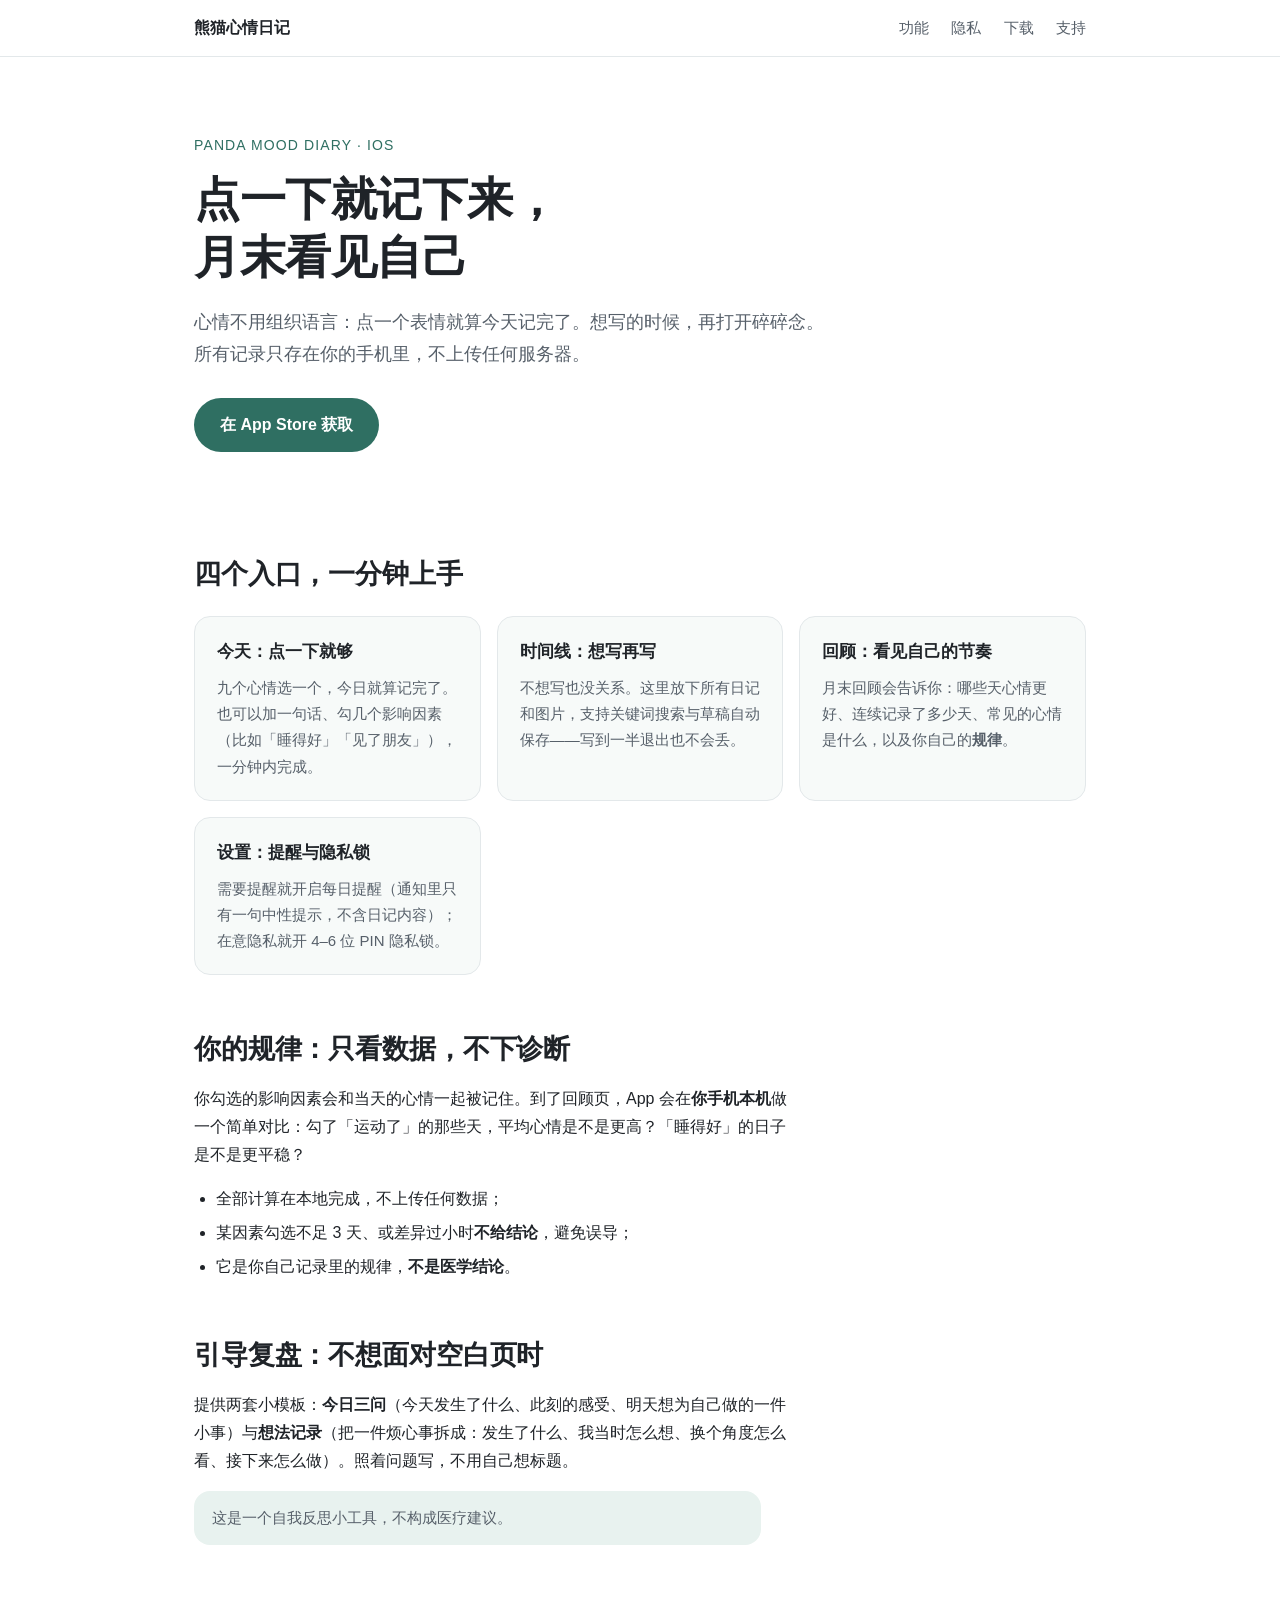
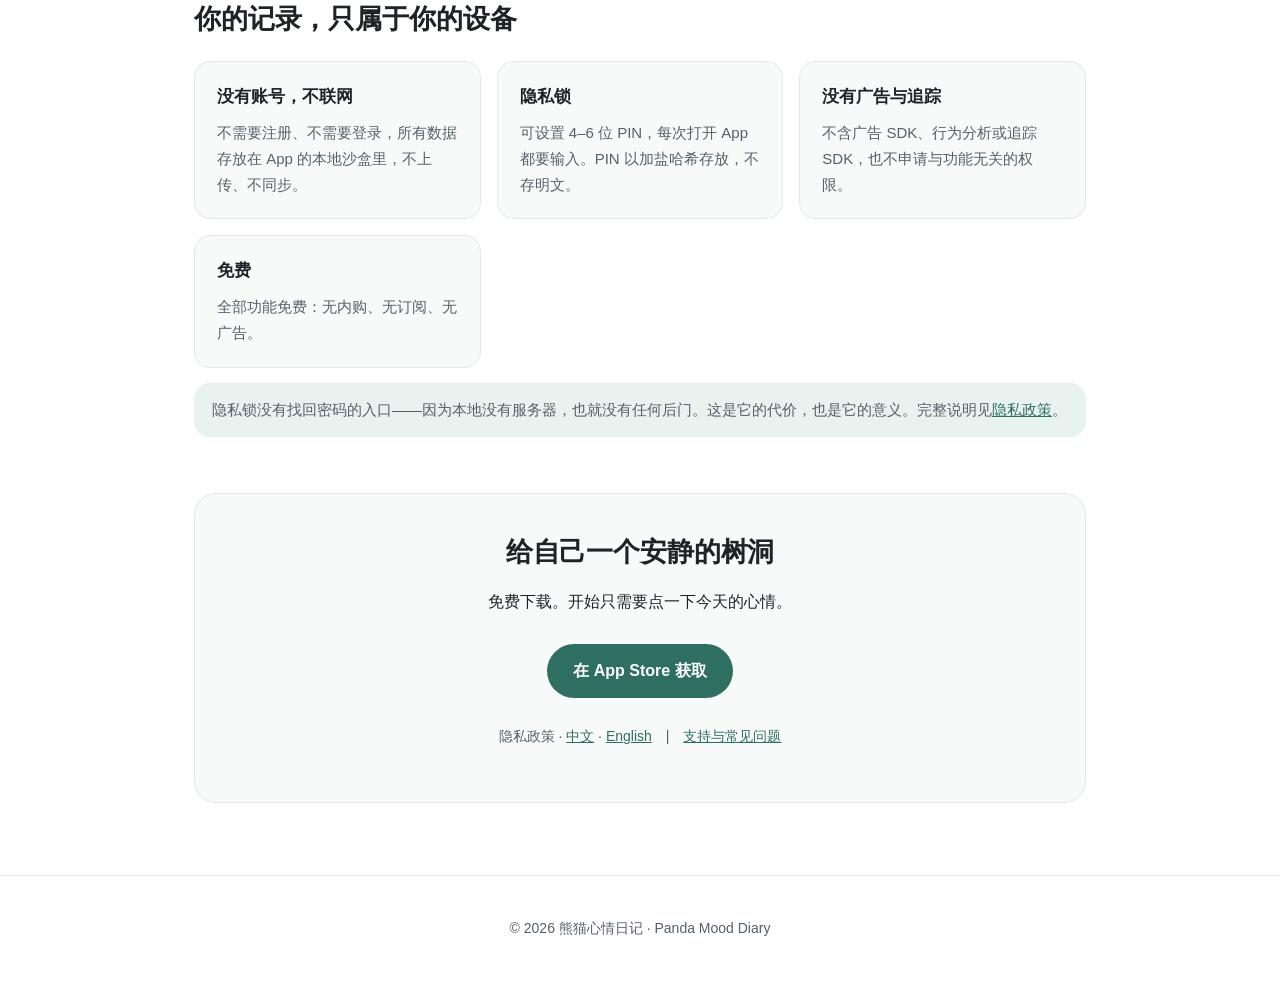
==== index.html @ 573c12ec "feat(F1,F2): 熊猫心情日记法务站 + ASC 元数据工具与实证结论 站点（Cloudflare Pages 待部署）： - index.html 官网 / privacy/zh-Hans." ====
<!DOCTYPE html>
<html lang="zh-Hans">
<head>
<meta charset="utf-8">
<meta name="viewport" content="width=device-width, initial-scale=1">
<title>熊猫心情日记 — 点一下就记下来，月末看见自己</title>
<meta name="description" content="一个安静的私人日记：点一下记录今天的心情，想写再写。情绪因素、本机规律分析、引导式复盘与隐私锁，全部只保存在你的设备上。">
<link rel="canonical" href="https://panda-mood-diary-privacy.pages.dev/">
<meta property="og:title" content="熊猫心情日记 — 点一下就记下来，月末看见自己">
<meta property="og:description" content="点一下记录今天的心情，想写再写。全部只保存在你的设备上。">
<meta property="og:url" content="https://panda-mood-diary-privacy.pages.dev/">
<meta property="og:type" content="website">
<link rel="stylesheet" href="./style.css">
</head>
<body>
<header class="site-head">
  <nav>
    <a class="brand" href="./index.html">熊猫心情日记</a>
    <span class="nav-links">
      <a href="#features">功能</a>
      <a href="#privacy">隐私</a>
      <a href="#get">下载</a>
      <a href="./support/index.html">支持</a>
    </span>
  </nav>
</header>

<main>
  <section class="hero">
    <p class="kicker">Panda Mood Diary · iOS</p>
    <h1>点一下就记下来，<br>月末看见自己</h1>
    <p class="lead">心情不用组织语言：点一个表情就算今天记完了。想写的时候，再打开碎碎念。<br>所有记录只存在你的手机里，不上传任何服务器。</p>
    <p class="cta"><a class="btn" href="https://apps.apple.com/cn/app/id1506120121">在 App Store 获取</a></p>
  </section>

  <section id="features">
    <h2>四个入口，一分钟上手</h2>

    <div class="cards">
      <article>
        <h3>今天：点一下就够</h3>
        <p>九个心情选一个，今日就算记完了。也可以加一句话、勾几个影响因素（比如「睡得好」「见了朋友」），一分钟内完成。</p>
      </article>

      <article>
        <h3>时间线：想写再写</h3>
        <p>不想写也没关系。这里放下所有日记和图片，支持关键词搜索与草稿自动保存——写到一半退出也不会丢。</p>
      </article>

      <article>
        <h3>回顾：看见自己的节奏</h3>
        <p>月末回顾会告诉你：哪些天心情更好、连续记录了多少天、常见的心情是什么，以及你自己的<b>规律</b>。</p>
      </article>

      <article>
        <h3>设置：提醒与隐私锁</h3>
        <p>需要提醒就开启每日提醒（通知里只有一句中性提示，不含日记内容）；在意隐私就开 4–6 位 PIN 隐私锁。</p>
      </article>
    </div>
  </section>

  <section id="insight" class="feature-block">
    <h2>你的规律：只看数据，不下诊断</h2>
    <p>你勾选的影响因素会和当天的心情一起被记住。到了回顾页，App 会在<b>你手机本机</b>做一个简单对比：勾了「运动了」的那些天，平均心情是不是更高？「睡得好」的日子是不是更平稳？</p>
    <ul>
      <li>全部计算在本地完成，不上传任何数据；</li>
      <li>某因素勾选不足 3 天、或差异过小时<b>不给结论</b>，避免误导；</li>
      <li>它是你自己记录里的规律，<b>不是医学结论</b>。</li>
    </ul>
  </section>

  <section id="reflection" class="feature-block">
    <h2>引导复盘：不想面对空白页时</h2>
    <p>提供两套小模板：<b>今日三问</b>（今天发生了什么、此刻的感受、明天想为自己做的一件小事）与<b>想法记录</b>（把一件烦心事拆成：发生了什么、我当时怎么想、换个角度怎么看、接下来怎么做）。照着问题写，不用自己想标题。</p>
    <p class="note">这是一个自我反思小工具，不构成医疗建议。</p>
  </section>

  <section id="privacy">
    <h2>你的记录，只属于你的设备</h2>
    <div class="cards">
      <article>
        <h3>没有账号，不联网</h3>
        <p>不需要注册、不需要登录，所有数据存放在 App 的本地沙盒里，不上传、不同步。</p>
      </article>
      <article>
        <h3>隐私锁</h3>
        <p>可设置 4–6 位 PIN，每次打开 App 都要输入。PIN 以加盐哈希存放，不存明文。</p>
      </article>
      <article>
        <h3>没有广告与追踪</h3>
        <p>不含广告 SDK、行为分析或追踪 SDK，也不申请与功能无关的权限。</p>
      </article>
      <article>
        <h3>免费</h3>
        <p>全部功能免费：无内购、无订阅、无广告。</p>
      </article>
    </div>
    <p class="note">隐私锁没有找回密码的入口——因为本地没有服务器，也就没有任何后门。这是它的代价，也是它的意义。完整说明见<a href="./privacy/zh-Hans.html">隐私政策</a>。</p>
  </section>

  <section id="get" class="cta-block">
    <h2>给自己一个安静的树洞</h2>
    <p>免费下载。开始只需要点一下今天的心情。</p>
    <p class="cta"><a class="btn" href="https://apps.apple.com/cn/app/id1506120121">在 App Store 获取</a></p>
    <p class="note small">隐私政策 · <a href="./privacy/zh-Hans.html">中文</a> · <a href="./privacy/en.html">English</a>　|　<a href="./support/index.html">支持与常见问题</a></p>
  </section>
</main>

<footer>
  <p>© 2026 熊猫心情日记 · Panda Mood Diary</p>
</footer>
</body>
</html>
---- style.css ----
/* 熊猫心情日记官网 / 法务站样式
   设计基调：安静、克制、不打扰 —— 与 App「树洞」气质一致。
   零外部资源（无字体 CDN、无 JS），CSP script-src 'none' 下也能完整渲染。 */

:root {
  --brand: #2f6f62;          /* 熊猫竹青 */
  --brand-soft: #e8f2ef;
  --ink: #1f2328;
  --ink-soft: #57606a;
  --line: #e3e8ea;
  --bg: #ffffff;
  --bg-soft: #f7faf9;
  --radius: 16px;
  --maxw: 940px;
}

@media (prefers-color-scheme: dark) {
  :root {
    --ink: #e8eceb;
    --ink-soft: #a8b2ae;
    --line: #2a3230;
    --bg: #101514;
    --bg-soft: #161d1b;
    --brand: #7fc8b6;
    --brand-soft: #1c2a27;
  }
}

* { box-sizing: border-box; }

html { scroll-behavior: smooth; }

body {
  margin: 0;
  background: var(--bg);
  color: var(--ink);
  font: 16px/1.75 -apple-system, BlinkMacSystemFont, "Segoe UI", "PingFang SC",
        "Hiragino Sans GB", "Microsoft YaHei", sans-serif;
  -webkit-font-smoothing: antialiased;
}

/* ---------- 页头 ---------- */

.site-head {
  border-bottom: 1px solid var(--line);
  position: sticky;
  top: 0;
  background: var(--bg);
  z-index: 10;
}

.site-head nav {
  max-width: var(--maxw);
  margin: 0 auto;
  padding: 14px 24px;
  display: flex;
  align-items: center;
  justify-content: space-between;
  gap: 16px;
  flex-wrap: wrap;
}

.brand { font-weight: 700; color: var(--ink); text-decoration: none; }

.nav-links a {
  color: var(--ink-soft);
  text-decoration: none;
  margin-left: 18px;
  font-size: 15px;
}

.nav-links a:hover, .nav-links a.on { color: var(--brand); }

/* ---------- 主体 ---------- */

main { max-width: var(--maxw); margin: 0 auto; padding: 0 24px 72px; }

.hero { padding: 76px 0 40px; }

.kicker {
  color: var(--brand);
  font-size: 14px;
  letter-spacing: .08em;
  text-transform: uppercase;
  margin: 0 0 12px;
}

h1 {
  font-size: clamp(30px, 5.2vw, 46px);
  line-height: 1.28;
  margin: 0 0 20px;
  letter-spacing: -.01em;
}

h2 {
  font-size: clamp(21px, 3.2vw, 27px);
  line-height: 1.4;
  margin: 56px 0 16px;
  letter-spacing: -.005em;
}

h3 { font-size: 17px; margin: 0 0 8px; }

.lead { font-size: 18px; color: var(--ink-soft); margin: 0 0 24px; }

.meta { color: var(--ink-soft); font-size: 14px; margin: 32px 0 8px; }

.note {
  background: var(--brand-soft);
  border-radius: var(--radius);
  padding: 14px 18px;
  color: var(--ink-soft);
  font-size: 15px;
}

.note.small { font-size: 14px; }

ul { padding-left: 22px; }
li { margin: 6px 0; }

hr { border: 0; border-top: 1px solid var(--line); margin: 48px 0 8px; }

a { color: var(--brand); }

/* ---------- 卡片 ---------- */

.cards {
  display: grid;
  grid-template-columns: repeat(auto-fit, minmax(250px, 1fr));
  gap: 16px;
  margin: 22px 0 8px;
}

.cards article {
  background: var(--bg-soft);
  border: 1px solid var(--line);
  border-radius: var(--radius);
  padding: 20px 22px;
}

.cards p { margin: 0; color: var(--ink-soft); font-size: 15px; }

.feature-block p { max-width: 68ch; }

/* ---------- CTA ---------- */

.cta { margin: 28px 0 8px; }

.btn {
  display: inline-block;
  background: var(--brand);
  color: #fff;
  text-decoration: none;
  padding: 13px 26px;
  border-radius: 999px;
  font-weight: 600;
}

@media (prefers-color-scheme: dark) {
  .btn { color: #0d1211; }
}

.cta-block {
  background: var(--bg-soft);
  border: 1px solid var(--line);
  border-radius: calc(var(--radius) + 6px);
  padding: 40px 32px;
  margin-top: 56px;
  text-align: center;
}

.cta-block h2 { margin-top: 0; }

.cta-block .note {
  background: transparent;
  padding: 12px 0 0;
}

/* ---------- 页脚 ---------- */

footer {
  border-top: 1px solid var(--line);
  color: var(--ink-soft);
  font-size: 14px;
  text-align: center;
  padding: 26px 24px 40px;
}

footer a { color: var(--ink-soft); text-decoration: none; margin: 0 4px; }
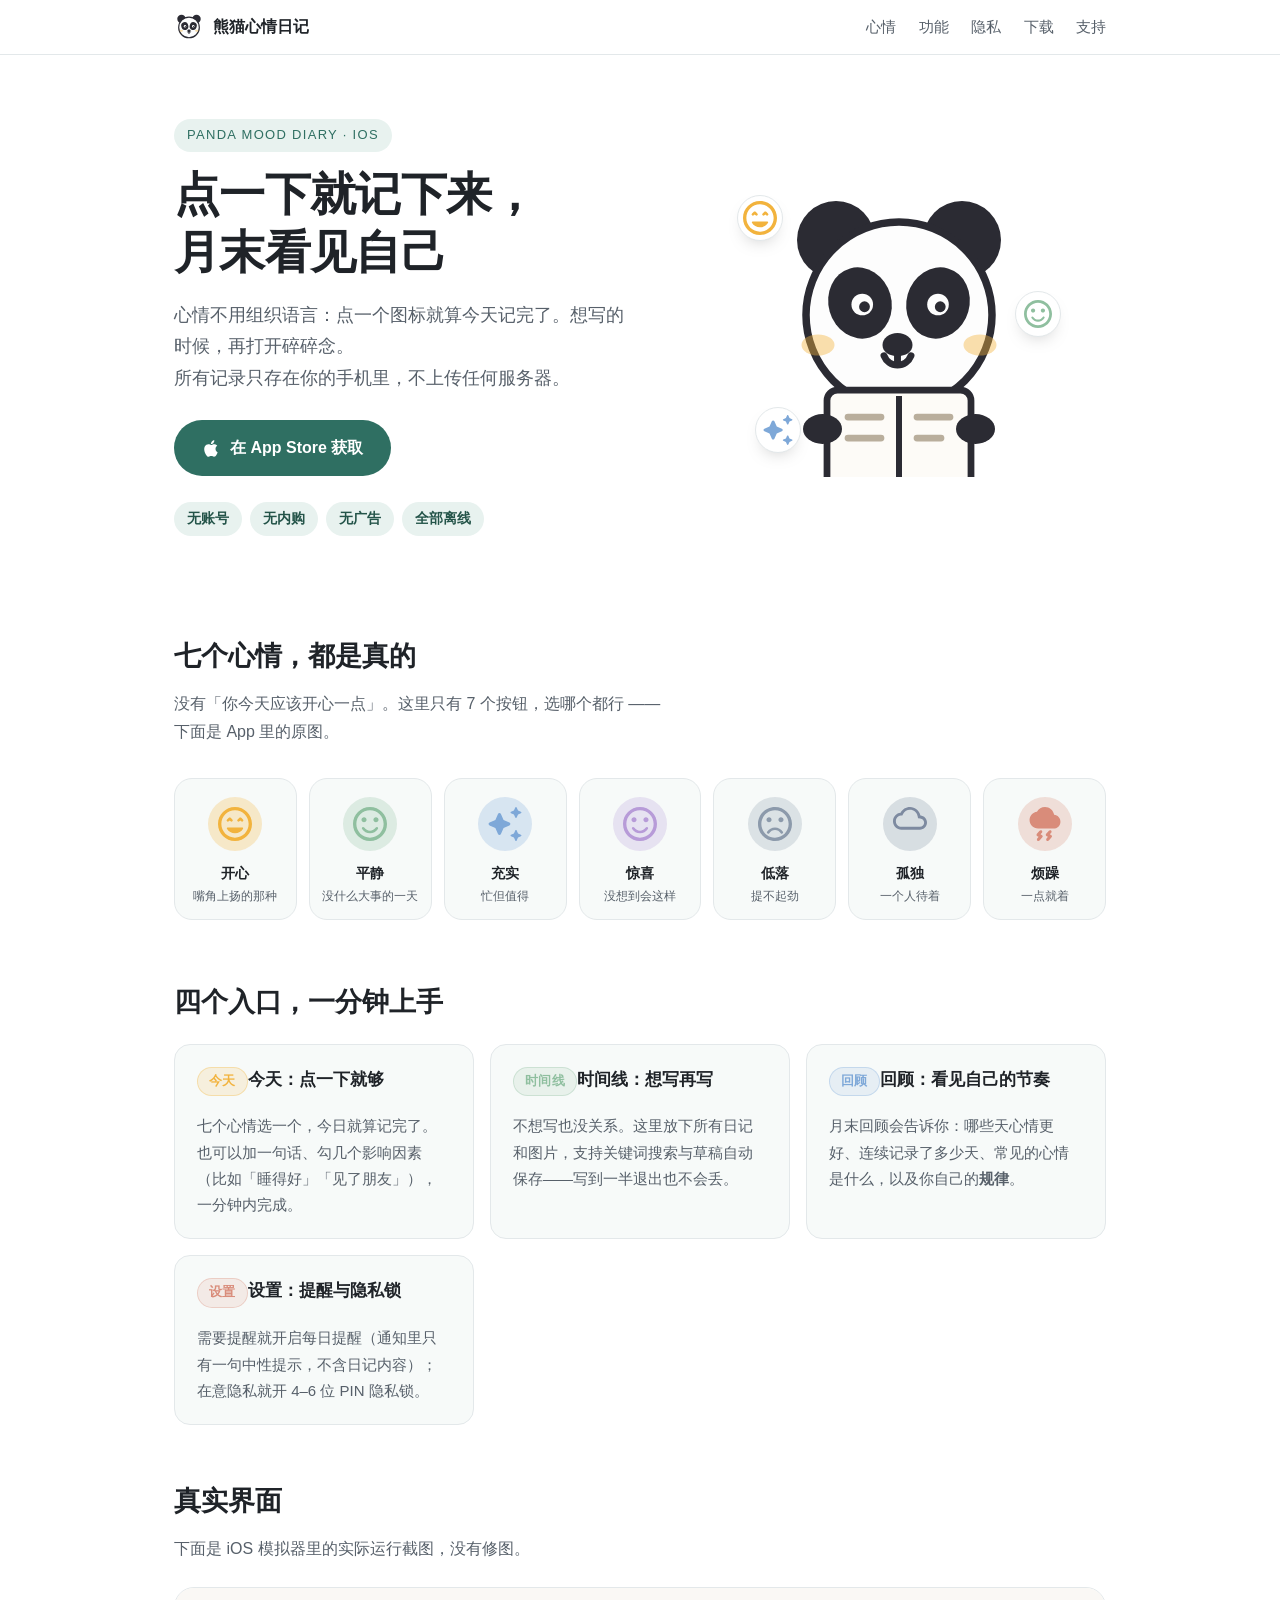
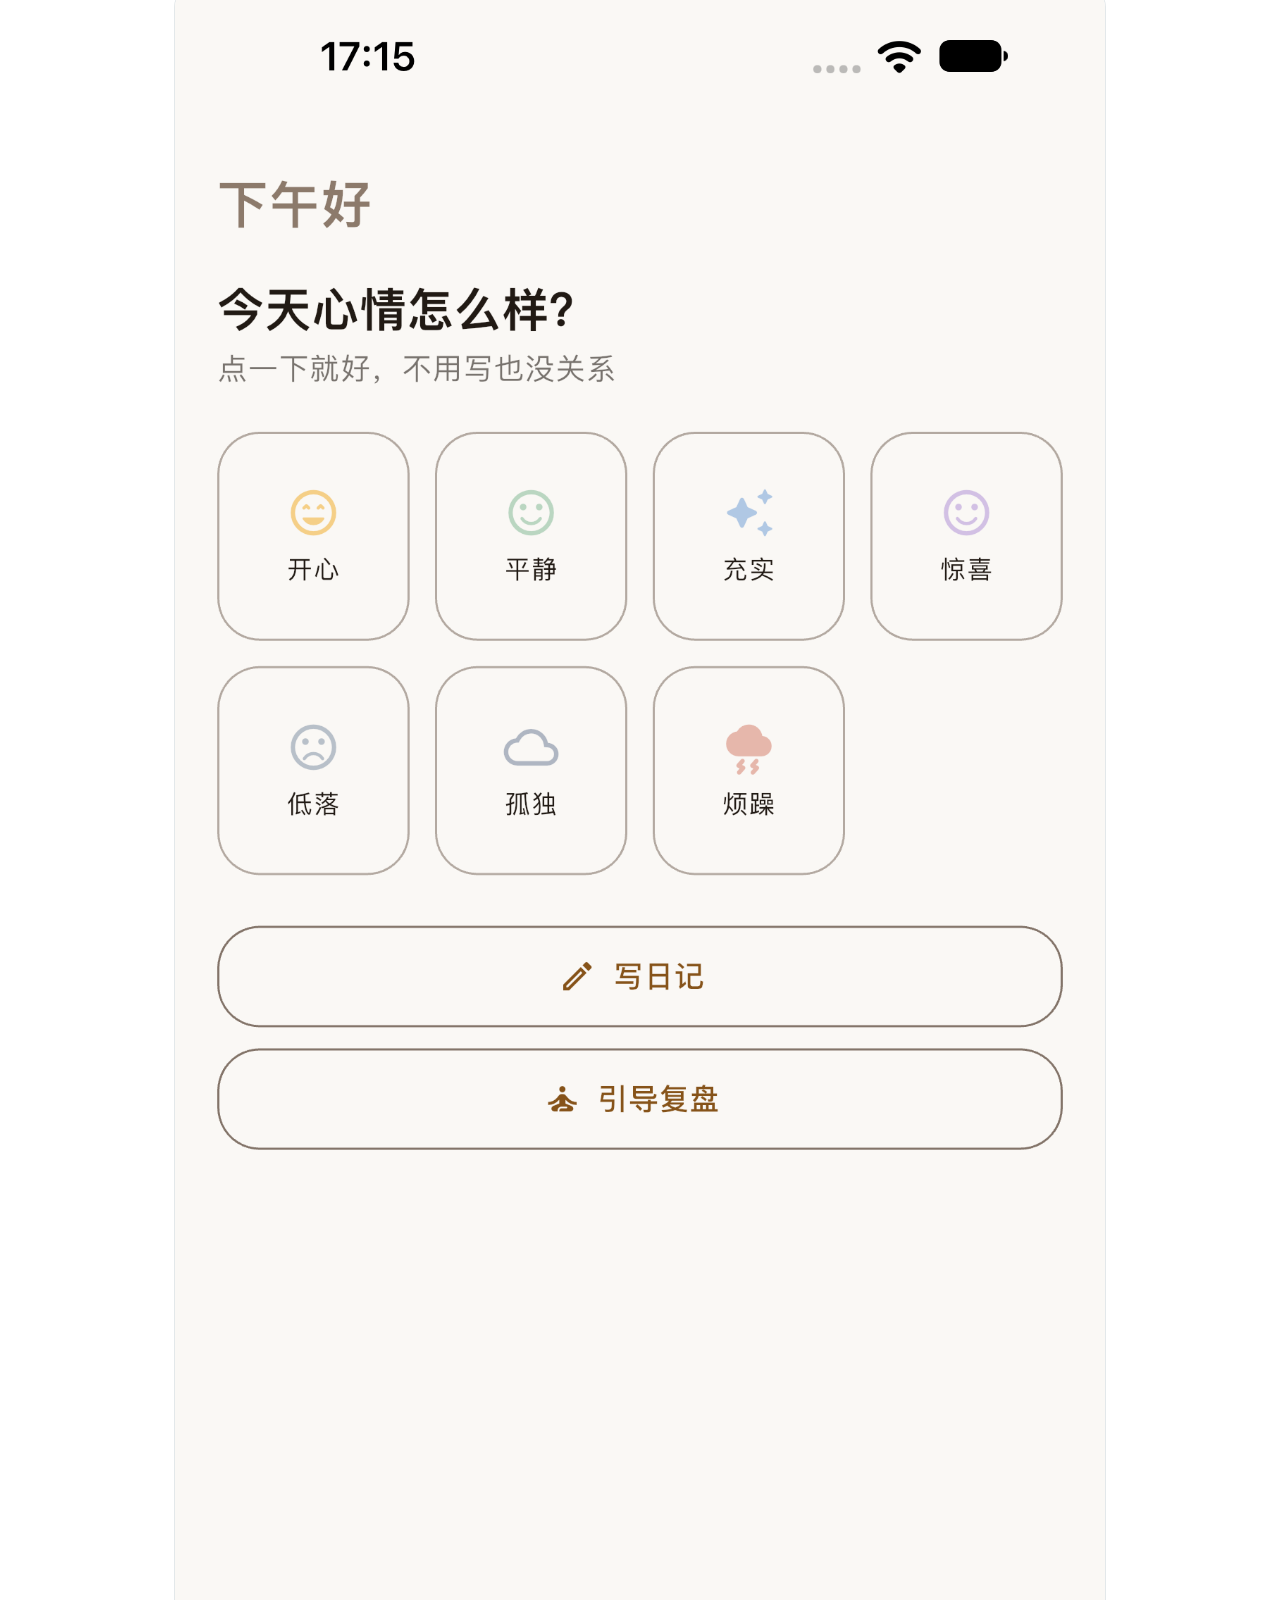
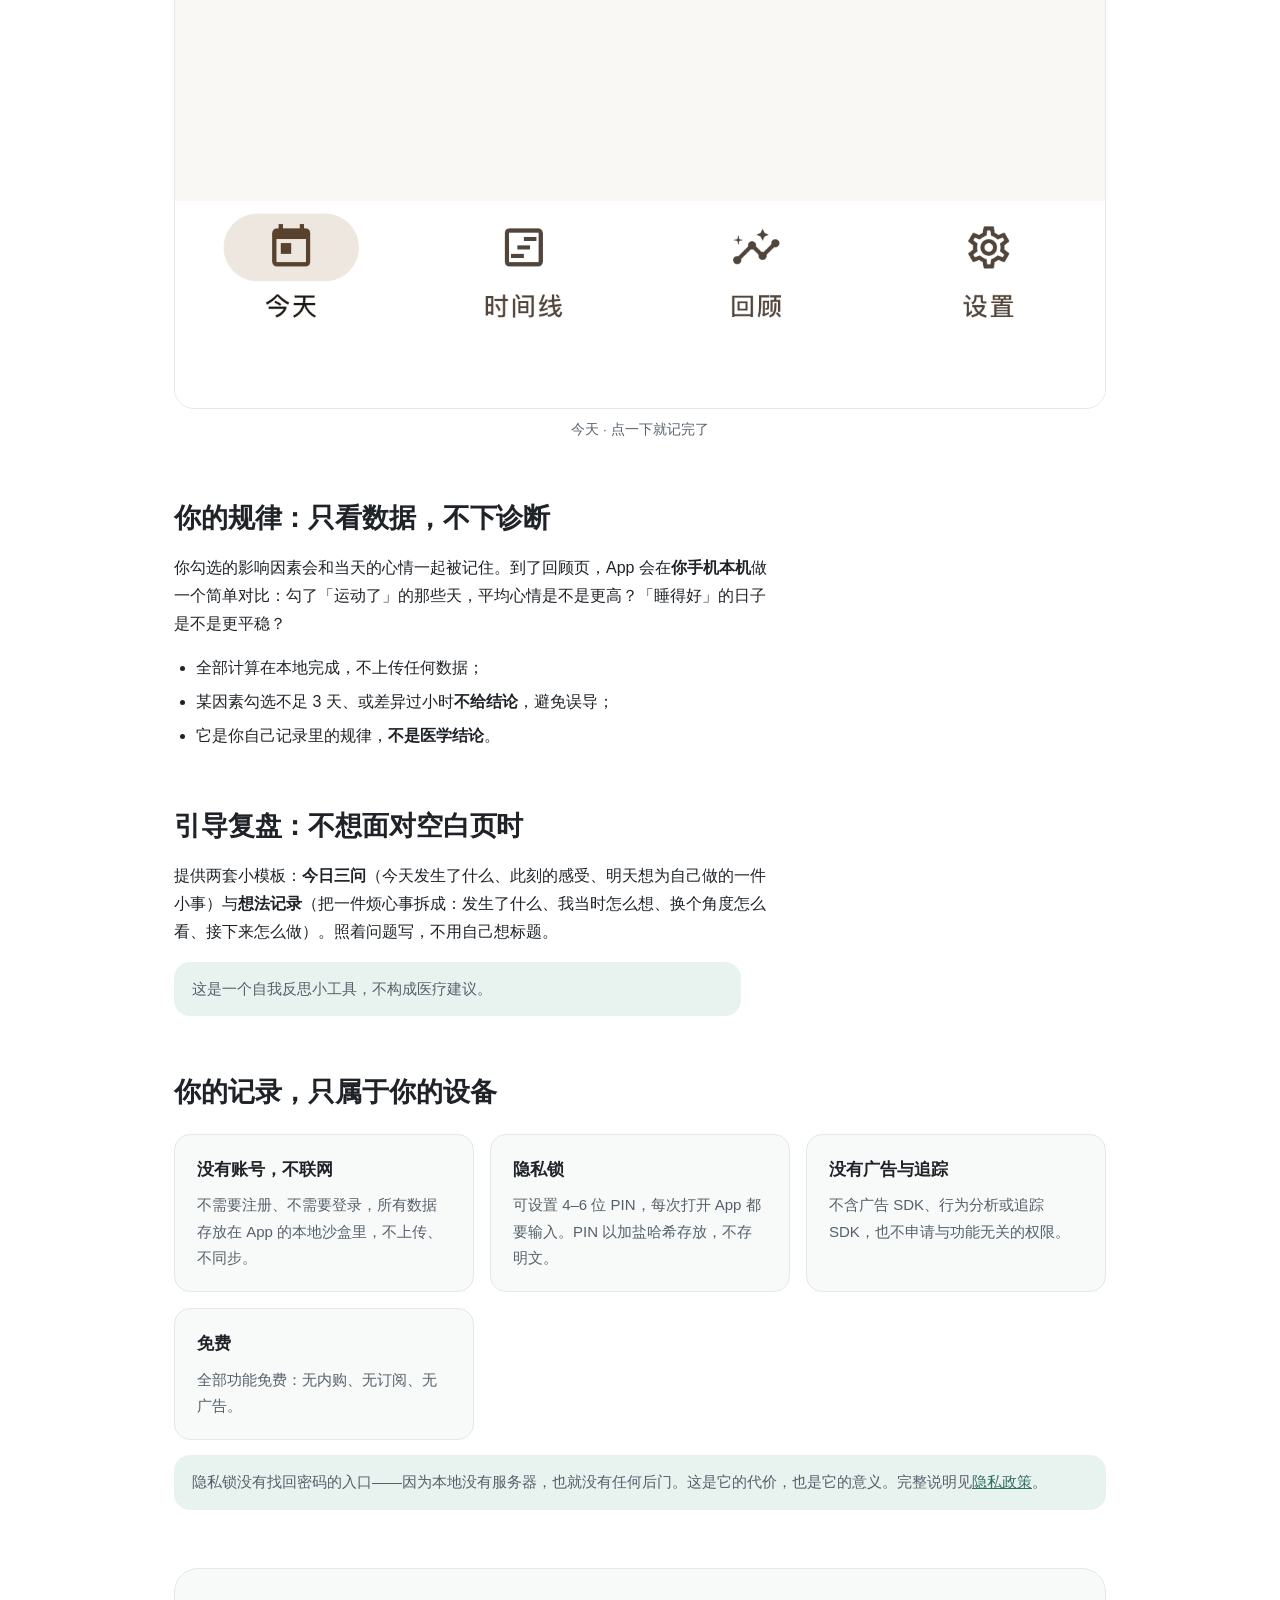
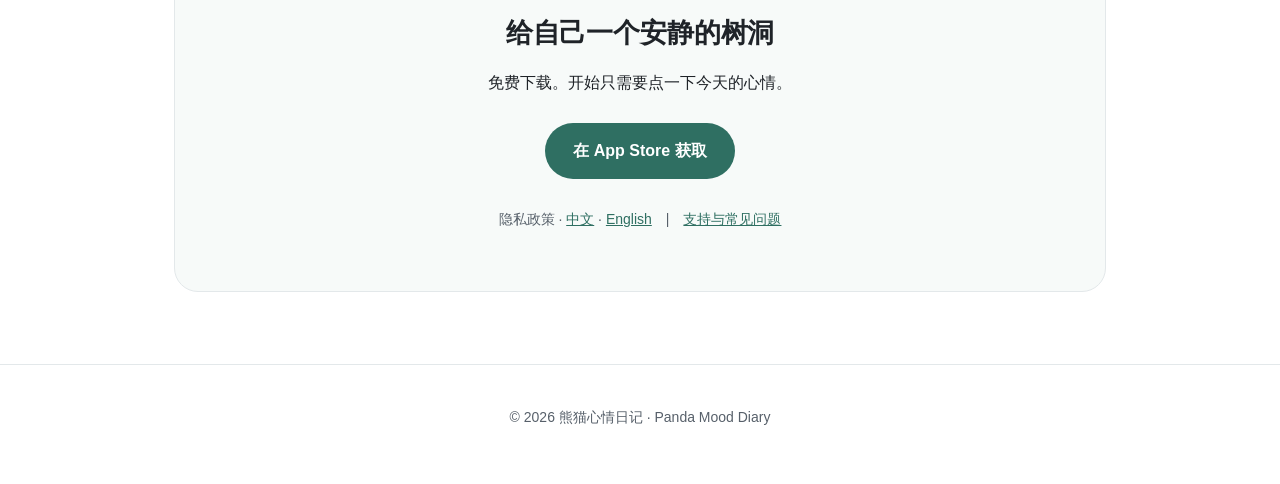
==== commit 3d69a149: "feat(V1): 官网视觉升级 — 自绘熊猫 + 7 个真实心情图标 + 实跑截图 视觉 - Hero 右侧自绘 SVG 熊猫（抱日记本），三个心情图标环绕浮动 - 页头熊猫脸 favicon / " ====
--- a/index.html
+++ b/index.html
@@ -10,13 +10,42 @@
 <meta property="og:description" content="点一下记录今天的心情，想写再写。全部只保存在你的设备上。">
 <meta property="og:url" content="https://panda-mood-diary-privacy.pages.dev/">
 <meta property="og:type" content="website">
+<link rel="icon" href="./assets/panda.svg" type="image/svg+xml">
+<link rel="apple-touch-icon" href="./assets/panda.svg">
 <link rel="stylesheet" href="./style.css">
 </head>
 <body>
+
+<!-- 心情图标：与 App 内 MaterialIcons 字形逐点一致，勿改成系统 Emoji -->
+<svg width="0" height="0" style="position:absolute" aria-hidden="true" focusable="false">
+  <defs>
+    <g id="panda-face">
+      <circle cx="16" cy="15" r="9" fill="var(--panda-ink, #2B2622)"/>
+      <circle cx="48" cy="15" r="9" fill="var(--panda-ink, #2B2622)"/>
+      <circle cx="32" cy="33" r="22" fill="var(--panda-white, #fff)" stroke="var(--panda-ink, #2B2622)" stroke-width="2.5"/>
+      <ellipse cx="23" cy="30" rx="7.5" ry="8.5" fill="var(--panda-ink, #2B2622)" transform="rotate(-16 23 30)"/>
+      <ellipse cx="41" cy="30" rx="7.5" ry="8.5" fill="var(--panda-ink, #2B2622)" transform="rotate(16 41 30)"/>
+      <circle cx="23.5" cy="30.5" r="2.6" fill="var(--panda-white, #fff)"/>
+      <circle cx="41" cy="30.5" r="2.6" fill="var(--panda-white, #fff)"/>
+      <circle cx="24.2" cy="31" r="1.3" fill="var(--panda-ink, #2B2622)"/>
+      <circle cx="41.7" cy="31" r="1.3" fill="var(--panda-ink, #2B2622)"/>
+      <path d="M28.4 40.2c0-1.6 1.6-2.8 3.6-2.8s3.6 1.2 3.6 2.8-1.6 2.6-3.6 2.6-3.6-1-3.6-2.6Z" fill="var(--panda-ink, #2B2622)"/>
+      <path d="M32 42.8v2.1M32 44.9c-1.5 0-2.7-.9-3.2-2.2M32 44.9c1.5 0 2.7-.9 3.2-2.2"
+            fill="none" stroke="var(--panda-ink, #2B2622)" stroke-width="1.7" stroke-linecap="round"/>
+      <ellipse cx="15.5" cy="40" rx="3.6" ry="2.4" fill="#F2B33D" opacity=".45"/>
+      <ellipse cx="48.5" cy="40" rx="3.6" ry="2.4" fill="#F2B33D" opacity=".45"/>
+    </g>
+  </defs>
+</svg>
+
 <header class="site-head">
   <nav>
-    <a class="brand" href="./index.html">熊猫心情日记</a>
+    <a class="brand" href="./index.html">
+      <svg class="brand-mark" viewBox="0 0 64 64" width="30" height="30" aria-hidden="true"><use href="#panda-face"/></svg>
+      <span>熊猫心情日记</span>
+    </a>
     <span class="nav-links">
+      <a href="#moods">心情</a>
       <a href="#features">功能</a>
       <a href="#privacy">隐私</a>
       <a href="#get">下载</a>
@@ -27,10 +56,97 @@
 
 <main>
   <section class="hero">
-    <p class="kicker">Panda Mood Diary · iOS</p>
-    <h1>点一下就记下来，<br>月末看见自己</h1>
-    <p class="lead">心情不用组织语言：点一个表情就算今天记完了。想写的时候，再打开碎碎念。<br>所有记录只存在你的手机里，不上传任何服务器。</p>
-    <p class="cta"><a class="btn" href="https://apps.apple.com/cn/app/id1506120121">在 App Store 获取</a></p>
+    <div class="hero-copy">
+      <p class="kicker">Panda Mood Diary · iOS</p>
+      <h1>点一下就记下来，<br>月末看见自己</h1>
+      <p class="lead">心情不用组织语言：点一个图标就算今天记完了。想写的时候，再打开碎碎念。<br>所有记录只存在你的手机里，不上传任何服务器。</p>
+      <p class="cta">
+        <a class="btn" href="https://apps.apple.com/cn/app/id1506120121">
+          <svg viewBox="0 0 24 24" width="19" height="19" aria-hidden="true" fill="currentColor"><path d="M17.05 12.54c-.03-2.62 2.14-3.88 2.24-3.94-1.22-1.79-3.12-2.03-3.8-2.06-1.62-.16-3.16.95-3.98.95-.83 0-2.1-.93-3.46-.9-1.78.03-3.42 1.03-4.33 2.63-1.85 3.2-.47 7.94 1.32 10.54.88 1.27 1.92 2.7 3.29 2.65 1.32-.05 1.82-.86 3.42-.86s2.05.86 3.44.83c1.42-.02 2.32-1.3 3.19-2.58 1-1.48 1.42-2.91 1.44-2.98-.03-.01-2.76-1.06-2.79-4.18zM14.46 4.9c.72-.88 1.21-2.1 1.08-3.32-1.04.04-2.3.69-3.05 1.56-.67.78-1.26 2.02-1.1 3.21 1.16.09 2.35-.59 3.07-1.45z"/></svg>
+          在 App Store 获取
+        </a>
+      </p>
+      <ul class="hero-badges">
+        <li>无账号</li>
+        <li>无内购</li>
+        <li>无广告</li>
+        <li>全部离线</li>
+      </ul>
+    </div>
+
+    <div class="hero-art" aria-hidden="true">
+      <div class="panda-hero">
+      <span class="panda-float a"><img src="./assets/icons/mood-happy.svg" alt="" width="34" height="34"></span>
+      <span class="panda-float b"><img src="./assets/icons/mood-calm.svg" alt="" width="28" height="28"></span>
+      <span class="panda-float c"><img src="./assets/icons/mood-fulfilled.svg" alt="" width="30" height="30"></span>
+        <svg class="panda-body" viewBox="0 0 200 200">
+          <!-- 耳朵 -->
+          <circle cx="58" cy="42" r="26" fill="var(--panda-ink, #2B2622)"/>
+          <circle cx="142" cy="42" r="26" fill="var(--panda-ink, #2B2622)"/>
+          <!-- 头 -->
+          <circle cx="100" cy="92" r="62" fill="var(--panda-white, #fff)" stroke="var(--panda-ink, #2B2622)" stroke-width="5"/>
+          <!-- 黑眼圈 -->
+          <ellipse cx="74" cy="84" rx="21" ry="24" fill="var(--panda-ink, #2B2622)" transform="rotate(-16 74 84)"/>
+          <ellipse cx="126" cy="84" rx="21" ry="24" fill="var(--panda-ink, #2B2622)" transform="rotate(16 126 84)"/>
+          <circle cx="75.5" cy="85" r="7.2" fill="var(--panda-white, #fff)"/>
+          <circle cx="126" cy="85" r="7.2" fill="var(--panda-white, #fff)"/>
+          <circle cx="77" cy="86.5" r="3.6" fill="var(--panda-ink, #2B2622)"/>
+          <circle cx="127.5" cy="86.5" r="3.6" fill="var(--panda-ink, #2B2622)"/>
+          <!-- 鼻子与嘴 -->
+          <path d="M89 112c0-4.6 4.6-8 10-8s10 3.4 10 8-4.6 7.4-10 7.4-10-2.8-10-7.4Z" fill="var(--panda-ink, #2B2622)"/>
+          <path d="M99 119.4v6M99 125.4c-4.2 0-7.6-2.6-9-6.2M99 125.4c4.2 0 7.6-2.6 9-6.2"
+                fill="none" stroke="var(--panda-ink, #2B2622)" stroke-width="4.6" stroke-linecap="round"/>
+          <!-- 腮红 -->
+          <ellipse cx="46" cy="112" rx="11" ry="7" fill="#F2B33D" opacity=".42"/>
+          <ellipse cx="154" cy="112" rx="11" ry="7" fill="#F2B33D" opacity=".42"/>
+          <!-- 抱着的日记本 -->
+          <rect x="52" y="142" width="96" height="66" rx="7" fill="var(--panda-paper, #FDFBF7)" stroke="var(--panda-ink, #2B2622)" stroke-width="4.5"/>
+          <line x1="100" y1="146" x2="100" y2="204" stroke="var(--panda-ink, #2B2622)" stroke-width="4"/>
+          <line x1="66" y1="160" x2="88" y2="160" stroke="#B9AE9C" stroke-width="4.5" stroke-linecap="round"/>
+          <line x1="66" y1="174" x2="88" y2="174" stroke="#B9AE9C" stroke-width="4.5" stroke-linecap="round"/>
+          <line x1="112" y1="160" x2="134" y2="160" stroke="#B9AE9C" stroke-width="4.5" stroke-linecap="round"/>
+          <line x1="112" y1="174" x2="128" y2="174" stroke="#B9AE9C" stroke-width="4.5" stroke-linecap="round"/>
+          <!-- 爪子 -->
+          <ellipse cx="49" cy="168" rx="13" ry="10" fill="var(--panda-ink, #2B2622)"/>
+          <ellipse cx="151" cy="168" rx="13" ry="10" fill="var(--panda-ink, #2B2622)"/>
+        </svg>
+      </div>
+    </div>
+  </section>
+
+  <section id="moods">
+    <h2>七个心情，都是真的</h2>
+    <p class="section-lead">没有「你今天应该开心一点」。这里只有 7 个按钮，选哪个都行 —— 下面是 App 里的原图。</p>
+    <ul class="moods">
+      <li class="mood" style="--c:var(--mood-happy)">
+        <span class="face"><img src="./assets/icons/mood-happy.svg" alt="" width="34" height="34"></span>
+        <b>开心</b><i>嘴角上扬的那种</i>
+      </li>
+      <li class="mood" style="--c:var(--mood-calm)">
+        <span class="face"><img src="./assets/icons/mood-calm.svg" alt="" width="34" height="34"></span>
+        <b>平静</b><i>没什么大事的一天</i>
+      </li>
+      <li class="mood" style="--c:var(--mood-fulfilled)">
+        <span class="face"><img src="./assets/icons/mood-fulfilled.svg" alt="" width="34" height="34"></span>
+        <b>充实</b><i>忙但值得</i>
+      </li>
+      <li class="mood" style="--c:var(--mood-surprised)">
+        <span class="face"><img src="./assets/icons/mood-surprised.svg" alt="" width="34" height="34"></span>
+        <b>惊喜</b><i>没想到会这样</i>
+      </li>
+      <li class="mood" style="--c:var(--mood-low)">
+        <span class="face"><img src="./assets/icons/mood-low.svg" alt="" width="34" height="34"></span>
+        <b>低落</b><i>提不起劲</i>
+      </li>
+      <li class="mood" style="--c:var(--mood-lonely)">
+        <span class="face"><img src="./assets/icons/mood-lonely.svg" alt="" width="34" height="34"></span>
+        <b>孤独</b><i>一个人待着</i>
+      </li>
+      <li class="mood" style="--c:var(--mood-irritated)">
+        <span class="face"><img src="./assets/icons/mood-irritated.svg" alt="" width="34" height="34"></span>
+        <b>烦躁</b><i>一点就着</i>
+      </li>
+    </ul>
   </section>
 
   <section id="features">
@@ -38,24 +154,32 @@
 
     <div class="cards">
       <article>
-        <h3>今天：点一下就够</h3>
-        <p>九个心情选一个，今日就算记完了。也可以加一句话、勾几个影响因素（比如「睡得好」「见了朋友」），一分钟内完成。</p>
-      </article>
-
-      <article>
-        <h3>时间线：想写再写</h3>
+        <h3><span class="ico" style="--c:var(--mood-happy)">今天</span>今天：点一下就够</h3>
+        <p>七个心情选一个，今日就算记完了。也可以加一句话、勾几个影响因素（比如「睡得好」「见了朋友」），一分钟内完成。</p>
+      </article>
+
+      <article>
+        <h3><span class="ico" style="--c:var(--mood-calm)">时间线</span>时间线：想写再写</h3>
         <p>不想写也没关系。这里放下所有日记和图片，支持关键词搜索与草稿自动保存——写到一半退出也不会丢。</p>
       </article>
 
       <article>
-        <h3>回顾：看见自己的节奏</h3>
+        <h3><span class="ico" style="--c:var(--mood-fulfilled)">回顾</span>回顾：看见自己的节奏</h3>
         <p>月末回顾会告诉你：哪些天心情更好、连续记录了多少天、常见的心情是什么，以及你自己的<b>规律</b>。</p>
       </article>
 
       <article>
-        <h3>设置：提醒与隐私锁</h3>
+        <h3><span class="ico" style="--c:var(--mood-irritated)">设置</span>设置：提醒与隐私锁</h3>
         <p>需要提醒就开启每日提醒（通知里只有一句中性提示，不含日记内容）；在意隐私就开 4–6 位 PIN 隐私锁。</p>
       </article>
+    </div>
+  </section>
+
+  <section id="shot" class="feature-block">
+    <h2>真实界面</h2>
+    <p class="section-lead">下面是 iOS 模拟器里的实际运行截图，没有修图。</p>
+    <div class="shots">
+      <figure><img src="./assets/shots/today.png" alt="App 首页：问候语、七个心情按钮、写日记与引导复盘入口，底部为今天／时间线／回顾／设置四个标签" loading="lazy"><figcaption>今天 · 点一下就记完了</figcaption></figure>
     </div>
   </section>
 
--- a/style.css
+++ b/style.css
@@ -1,28 +1,47 @@
 /* 熊猫心情日记官网 / 法务站样式
    设计基调：安静、克制、不打扰 —— 与 App「树洞」气质一致。
-   零外部资源（无字体 CDN、无 JS），CSP script-src 'none' 下也能完整渲染。 */
+   零外部资源（无字体 CDN、无 JS），CSP script-src 'none' 下也能完整渲染。
+   颜色与心情数值取自 App 源码 lib/data/models/mood.dart 与 lib/theme/app_theme.dart，
+   保证站点与 App 视觉同一套语言。 */
 
 :root {
-  --brand: #2f6f62;          /* 熊猫竹青 */
+  --brand: #2f6f62;          /* 熊猫竹青（App 主色） */
+  --brand-deep: #245449;
   --brand-soft: #e8f2ef;
+  --panda-ink: #2b2b33;
+  --panda-white: #fdfdfd;
+  --panda-paper: #fdfbf7;   /* 熊猫抱的日记本 */
   --ink: #1f2328;
   --ink-soft: #57606a;
   --line: #e3e8ea;
   --bg: #ffffff;
   --bg-soft: #f7faf9;
   --radius: 16px;
-  --maxw: 940px;
+  --maxw: 980px;
+
+  /* 心情色 —— 与 mood.dart 的 Mood.color 逐一对齐 */
+  --mood-happy: #F2B33D;
+  --mood-calm: #8FBF9F;
+  --mood-fulfilled: #7EA8D8;
+  --mood-surprised: #B79BD8;
+  --mood-low: #8C9AAB;
+  --mood-lonely: #7D8AA0;
+  --mood-irritated: #D98C7A;
 }
 
 @media (prefers-color-scheme: dark) {
   :root {
+    --brand: #7fc8b6;
+    --brand-deep: #9ad8c8;
+    --brand-soft: #1c2a27;
+    --panda-ink: #3a3f46;   /* 暗色下纯黑会和背景糊在一起，抬到 #3a3f46 */
+    --panda-white: #e9eceb;
+    --panda-paper: #22292c;
     --ink: #e8eceb;
     --ink-soft: #a8b2ae;
     --line: #2a3230;
     --bg: #101514;
     --bg-soft: #161d1b;
-    --brand: #7fc8b6;
-    --brand-soft: #1c2a27;
   }
 }
 
@@ -52,7 +71,7 @@
 .site-head nav {
   max-width: var(--maxw);
   margin: 0 auto;
-  padding: 14px 24px;
+  padding: 12px 24px;
   display: flex;
   align-items: center;
   justify-content: space-between;
@@ -60,13 +79,25 @@
   flex-wrap: wrap;
 }
 
-.brand { font-weight: 700; color: var(--ink); text-decoration: none; }
+.brand {
+  display: inline-flex;
+  align-items: center;
+  gap: 9px;
+  font-weight: 700;
+  color: var(--ink);
+  text-decoration: none;
+}
+
+.brand svg { width: 30px; height: 30px; display: block; }
+
+.brand-mark { flex: none; }
 
 .nav-links a {
   color: var(--ink-soft);
   text-decoration: none;
   margin-left: 18px;
   font-size: 15px;
+  transition: color .15s;
 }
 
 .nav-links a:hover, .nav-links a.on { color: var(--brand); }
@@ -75,33 +106,73 @@
 
 main { max-width: var(--maxw); margin: 0 auto; padding: 0 24px 72px; }
 
-.hero { padding: 76px 0 40px; }
+section { position: relative; }
+
+.hero {
+  padding: 64px 0 44px;
+  display: grid;
+  grid-template-columns: minmax(0, 1.15fr) minmax(0, 1fr);
+  gap: 44px;
+  align-items: center;
+}
+
+@media (max-width: 820px) {
+  .hero { grid-template-columns: 1fr; gap: 30px; padding-top: 44px; }
+}
 
 .kicker {
+  display: inline-flex;
+  align-items: center;
+  gap: 8px;
   color: var(--brand);
-  font-size: 14px;
-  letter-spacing: .08em;
+  font-size: 13px;
+  letter-spacing: .1em;
   text-transform: uppercase;
-  margin: 0 0 12px;
+  margin: 0 0 14px;
+  background: var(--brand-soft);
+  padding: 5px 13px;
+  border-radius: 999px;
 }
 
 h1 {
-  font-size: clamp(30px, 5.2vw, 46px);
-  line-height: 1.28;
-  margin: 0 0 20px;
-  letter-spacing: -.01em;
+  font-size: clamp(30px, 5.4vw, 46px);
+  line-height: 1.26;
+  margin: 0 0 18px;
+  letter-spacing: -.015em;
 }
 
 h2 {
   font-size: clamp(21px, 3.2vw, 27px);
   line-height: 1.4;
-  margin: 56px 0 16px;
+  margin: 58px 0 14px;
   letter-spacing: -.005em;
 }
 
 h3 { font-size: 17px; margin: 0 0 8px; }
 
-.lead { font-size: 18px; color: var(--ink-soft); margin: 0 0 24px; }
+.lead { font-size: 18px; color: var(--ink-soft); margin: 0 0 22px; max-width: 46ch; }
+
+.section-lead { color: var(--ink-soft); margin: 0 0 8px; max-width: 56ch; }
+
+/* Hero 底部的四条承诺，与隐私区的四张卡一一呼应 */
+.hero-badges {
+  list-style: none;
+  padding: 0;
+  margin: 26px 0 0;
+  display: flex;
+  flex-wrap: wrap;
+  gap: 8px;
+}
+
+.hero-badges li {
+  margin: 0;
+  font-size: 13.5px;
+  color: var(--brand-deep);
+  background: var(--brand-soft);
+  border-radius: 999px;
+  padding: 5px 13px;
+  font-weight: 600;
+}
 
 .meta { color: var(--ink-soft); font-size: 14px; margin: 32px 0 8px; }
 
@@ -122,11 +193,111 @@
 
 a { color: var(--brand); }
 
+/* ---------- 心情卡（App 里的 7 个心情，逐一对齐 Mood 枚举与色值） ---------- */
+
+.moods {
+  display: grid;
+  grid-template-columns: repeat(auto-fit, minmax(108px, 1fr));
+  gap: 12px;
+  margin: 26px 0 8px;
+  /* 🔴 全局有 ul{padding-left:22px}，不清掉会在卡片左侧漏出默认项目符号圆点 */
+  padding: 0;
+  list-style: none;
+}
+
+.mood {
+  background: var(--bg-soft);
+  border: 1px solid var(--line);
+  border-radius: 18px;
+  padding: 18px 10px 14px;
+  text-align: center;
+  transition: transform .18s ease, box-shadow .18s ease;
+}
+
+.mood:hover {
+  transform: translateY(-3px);
+  box-shadow: 0 10px 24px -14px rgba(0, 0, 0, .35);
+}
+
+.mood .face {
+  width: 54px;
+  height: 54px;
+  margin: 0 auto 10px;
+  border-radius: 50%;
+  display: grid;
+  place-items: center;
+  line-height: 1;
+  /* 底色由 HTML 内联的 --c（= Mood.color）派生，rgba 无法直接用 hex+alpha，
+     故用 color-mix 之外退而求其次：色值以 rgb 三通道写在 --c-rgb 里太啰嗦，
+     这里统一用 color-mix，兼容性已由现代 Safari/Chrome 保证。 */
+  background: color-mix(in srgb, var(--c) 26%, transparent);
+}
+
+.mood b { display: block; font-size: 14px; font-weight: 600; }
+
+.mood i {
+  display: block;
+  font-style: normal;
+  font-size: 11.5px;
+  line-height: 1.45;
+  color: var(--ink-soft);
+  margin-top: 3px;
+}
+
+/* ---------- 熊猫插画 ---------- */
+
+/* 🔴 grid item 默认 min-width:auto，窄列下会把 SVG 压到内容宽以下，
+   表现为熊猫被缩小、日记本被裁。这里显式给宽度并禁用压缩。 */
+.hero-art {
+  display: grid;
+  place-items: center;
+  min-width: 0;
+}
+
+.panda-hero {
+  display: grid;
+  place-items: center;
+  position: relative;
+  width: min(100%, 300px);
+}
+
+.panda-hero svg { width: min(100%, 330px); height: auto; display: block; }
+
+.panda-float {
+  position: absolute;
+  width: 46px;
+  height: 46px;
+  border-radius: 50%;
+  display: grid;
+  place-items: center;
+  font-size: 22px;
+  background: var(--bg);
+  border: 1px solid var(--line);
+  box-shadow: 0 8px 20px -12px rgba(0, 0, 0, .4);
+}
+
+/* 偏移量必须留出安全边距：
+   .panda-hero 的高度由 230px 宽的 SVG 决定，若百分比贴边（top:0 / left:0），
+   圆形会溢出到导航栏和 Hero 文案上（实测飘到页头、压住徽章）。 */
+.panda-float.a { top: 6%; left: -4%; }
+.panda-float.b { top: 38%; right: -4%; }
+.panda-float.c { bottom: 8%; left: 2%; }
+
+@media (prefers-reduced-motion: no-preference) {
+  .panda-float { animation: bob 4.5s ease-in-out infinite; }
+  .panda-float.b { animation-delay: -1.5s; }
+  .panda-float.c { animation-delay: -3s; }
+  @keyframes bob {
+    0%, 100% { transform: translateY(0); }
+    50% { transform: translateY(-9px); }
+  }
+}
+
 /* ---------- 卡片 ---------- */
 
 .cards {
   display: grid;
-  grid-template-columns: repeat(auto-fit, minmax(250px, 1fr));
+  grid-template-columns: repeat(auto-fit, minmax(248px, 1fr));
   gap: 16px;
   margin: 22px 0 8px;
 }
@@ -138,23 +309,69 @@
   padding: 20px 22px;
 }
 
+/* 功能卡里的标签：与心情卡同源，用 --c 上色，避免 emoji */
+.cards article .ico {
+  display: inline-block;
+  font-size: 12.5px;
+  font-weight: 600;
+  letter-spacing: .02em;
+  margin-bottom: 9px;
+  padding: 3px 11px;
+  border-radius: 999px;
+  color: var(--c, var(--brand-deep));
+  background: color-mix(in srgb, var(--c, var(--brand)) 14%, transparent);
+  border: 1px solid color-mix(in srgb, var(--c, var(--brand)) 32%, transparent);
+}
+
 .cards p { margin: 0; color: var(--ink-soft); font-size: 15px; }
 
 .feature-block p { max-width: 68ch; }
 
+/* ---------- 真实截图 ---------- */
+
+.shots {
+  display: grid;
+  grid-template-columns: repeat(auto-fit, minmax(212px, 1fr));
+  gap: 18px;
+  margin: 24px 0 8px;
+}
+
+.shots figure { margin: 0; text-align: center; }
+
+.shots img {
+  width: 100%;
+  border-radius: 20px;
+  border: 1px solid var(--line);
+  display: block;
+  background: var(--bg-soft);
+}
+
+.shots figcaption {
+  font-size: 13.5px;
+  color: var(--ink-soft);
+  margin-top: 9px;
+}
+
 /* ---------- CTA ---------- */
 
-.cta { margin: 28px 0 8px; }
+.cta { margin: 26px 0 8px; }
 
 .btn {
-  display: inline-block;
+  display: inline-flex;
+  align-items: center;
+  gap: 9px;
   background: var(--brand);
   color: #fff;
   text-decoration: none;
-  padding: 13px 26px;
+  padding: 14px 28px;
   border-radius: 999px;
   font-weight: 600;
-}
+  transition: background .15s, transform .15s;
+}
+
+.btn:hover { background: var(--brand-deep); transform: translateY(-1px); }
+
+.btn svg { width: 19px; height: 19px; }
 
 @media (prefers-color-scheme: dark) {
   .btn { color: #0d1211; }
@@ -163,18 +380,14 @@
 .cta-block {
   background: var(--bg-soft);
   border: 1px solid var(--line);
-  border-radius: calc(var(--radius) + 6px);
-  padding: 40px 32px;
-  margin-top: 56px;
+  border-radius: calc(var(--radius) + 8px);
+  padding: 46px 32px;
+  margin-top: 58px;
   text-align: center;
 }
 
 .cta-block h2 { margin-top: 0; }
-
-.cta-block .note {
-  background: transparent;
-  padding: 12px 0 0;
-}
+.cta-block .note { background: transparent; padding: 14px 0 0; }
 
 /* ---------- 页脚 ---------- */
 
@@ -187,3 +400,4 @@
 }
 
 footer a { color: var(--ink-soft); text-decoration: none; margin: 0 4px; }
+footer a:hover { color: var(--brand); }
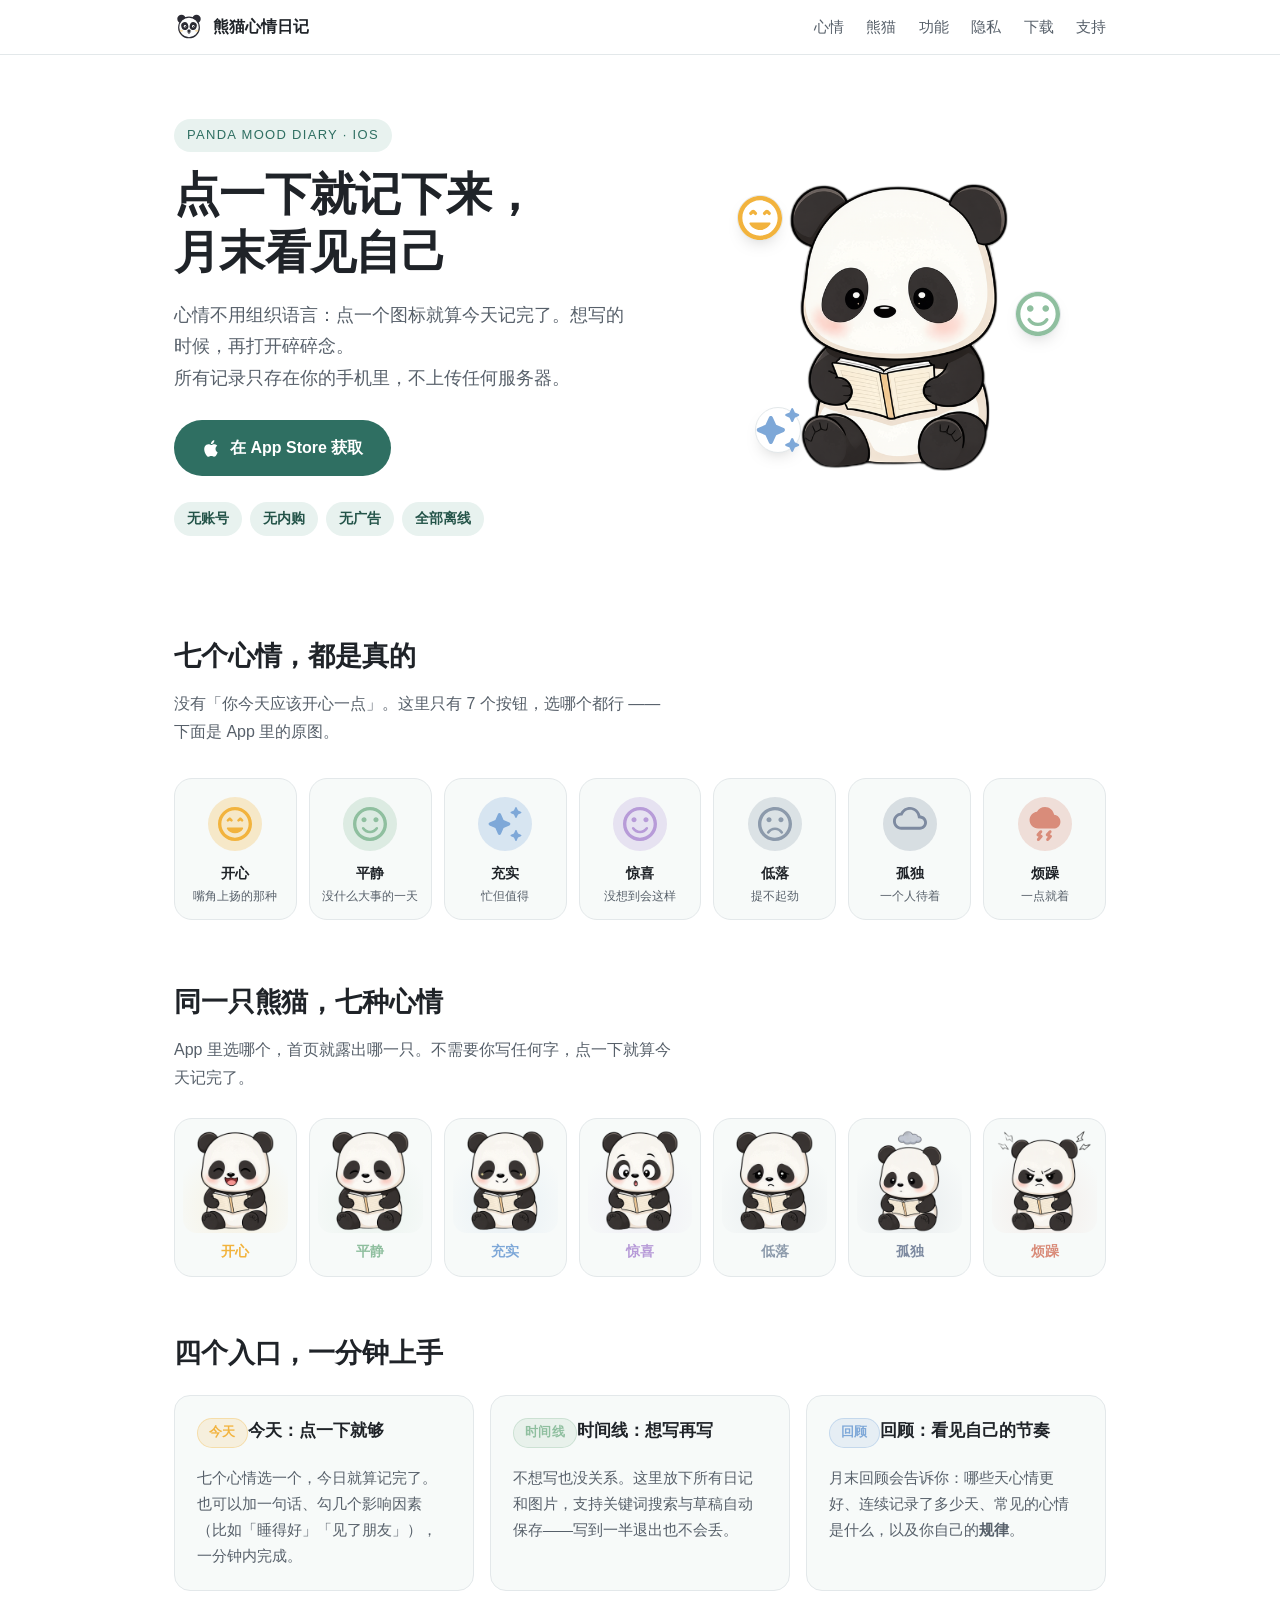
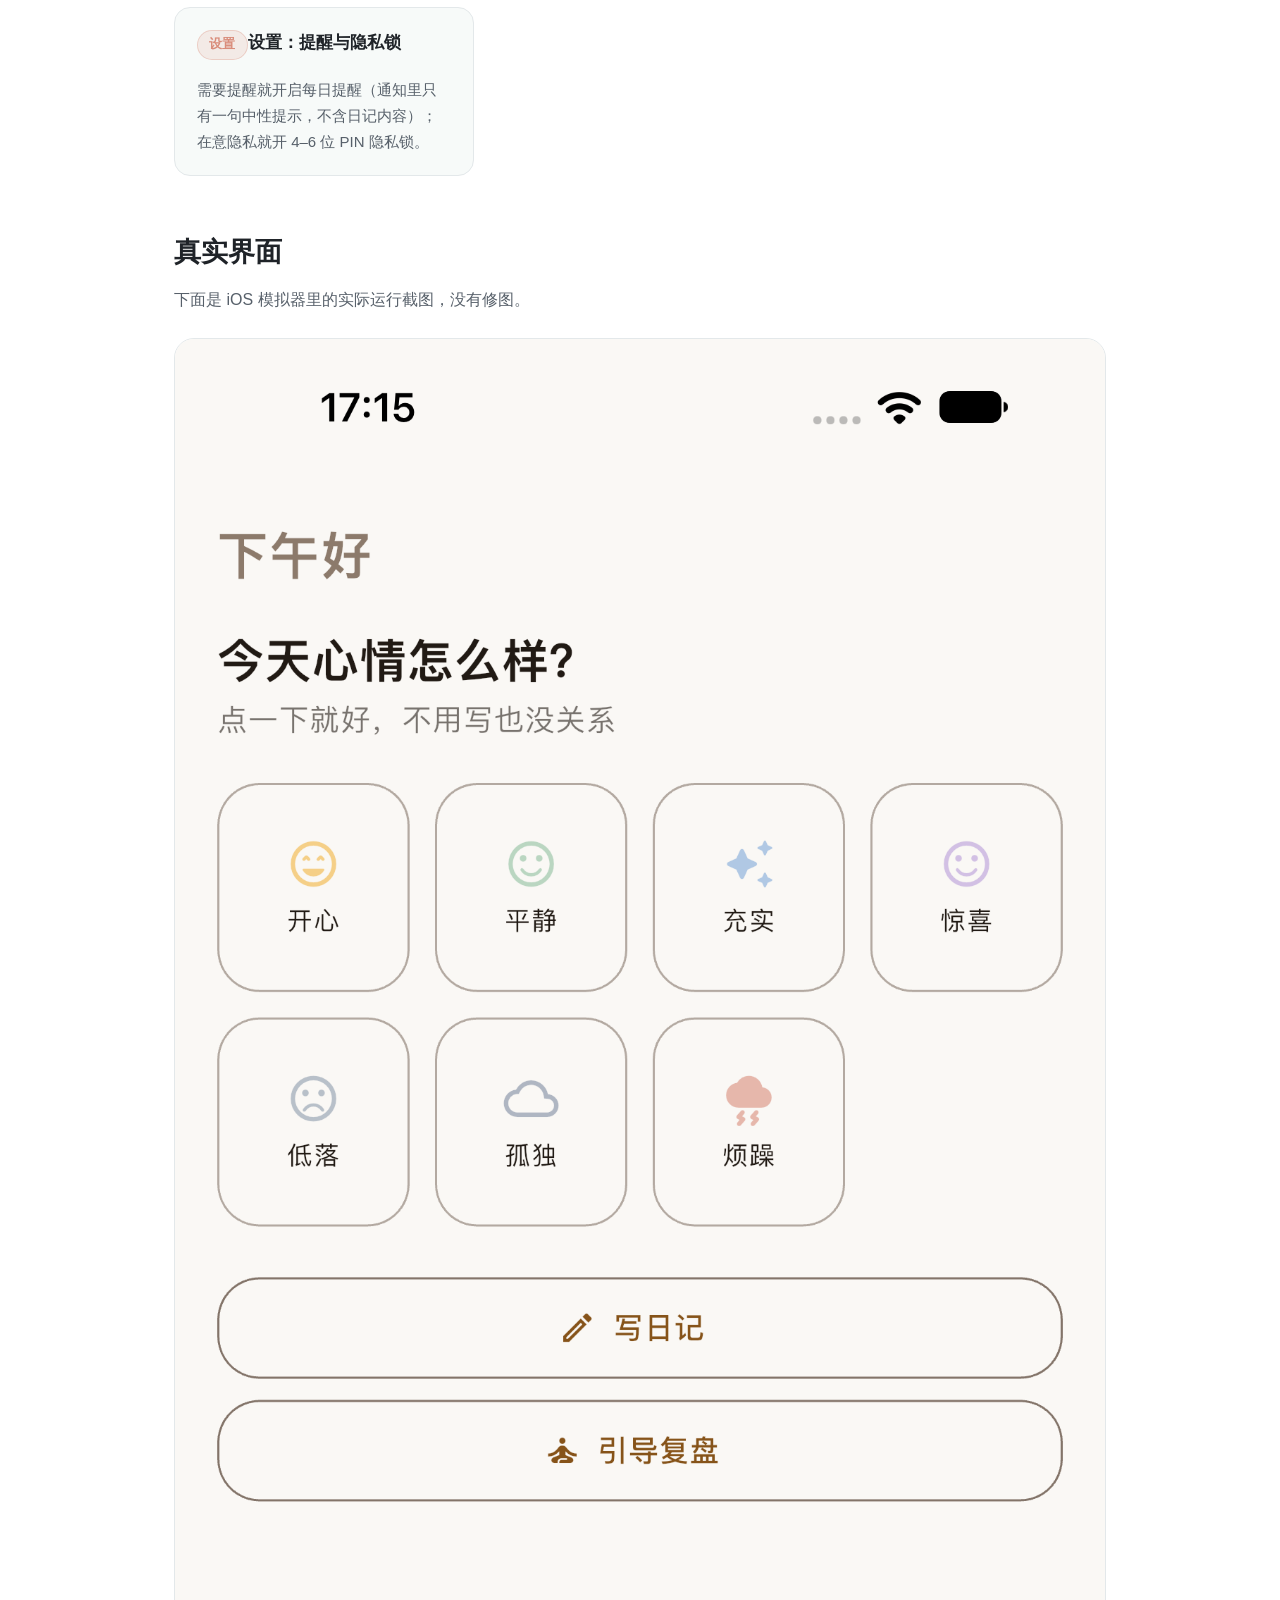
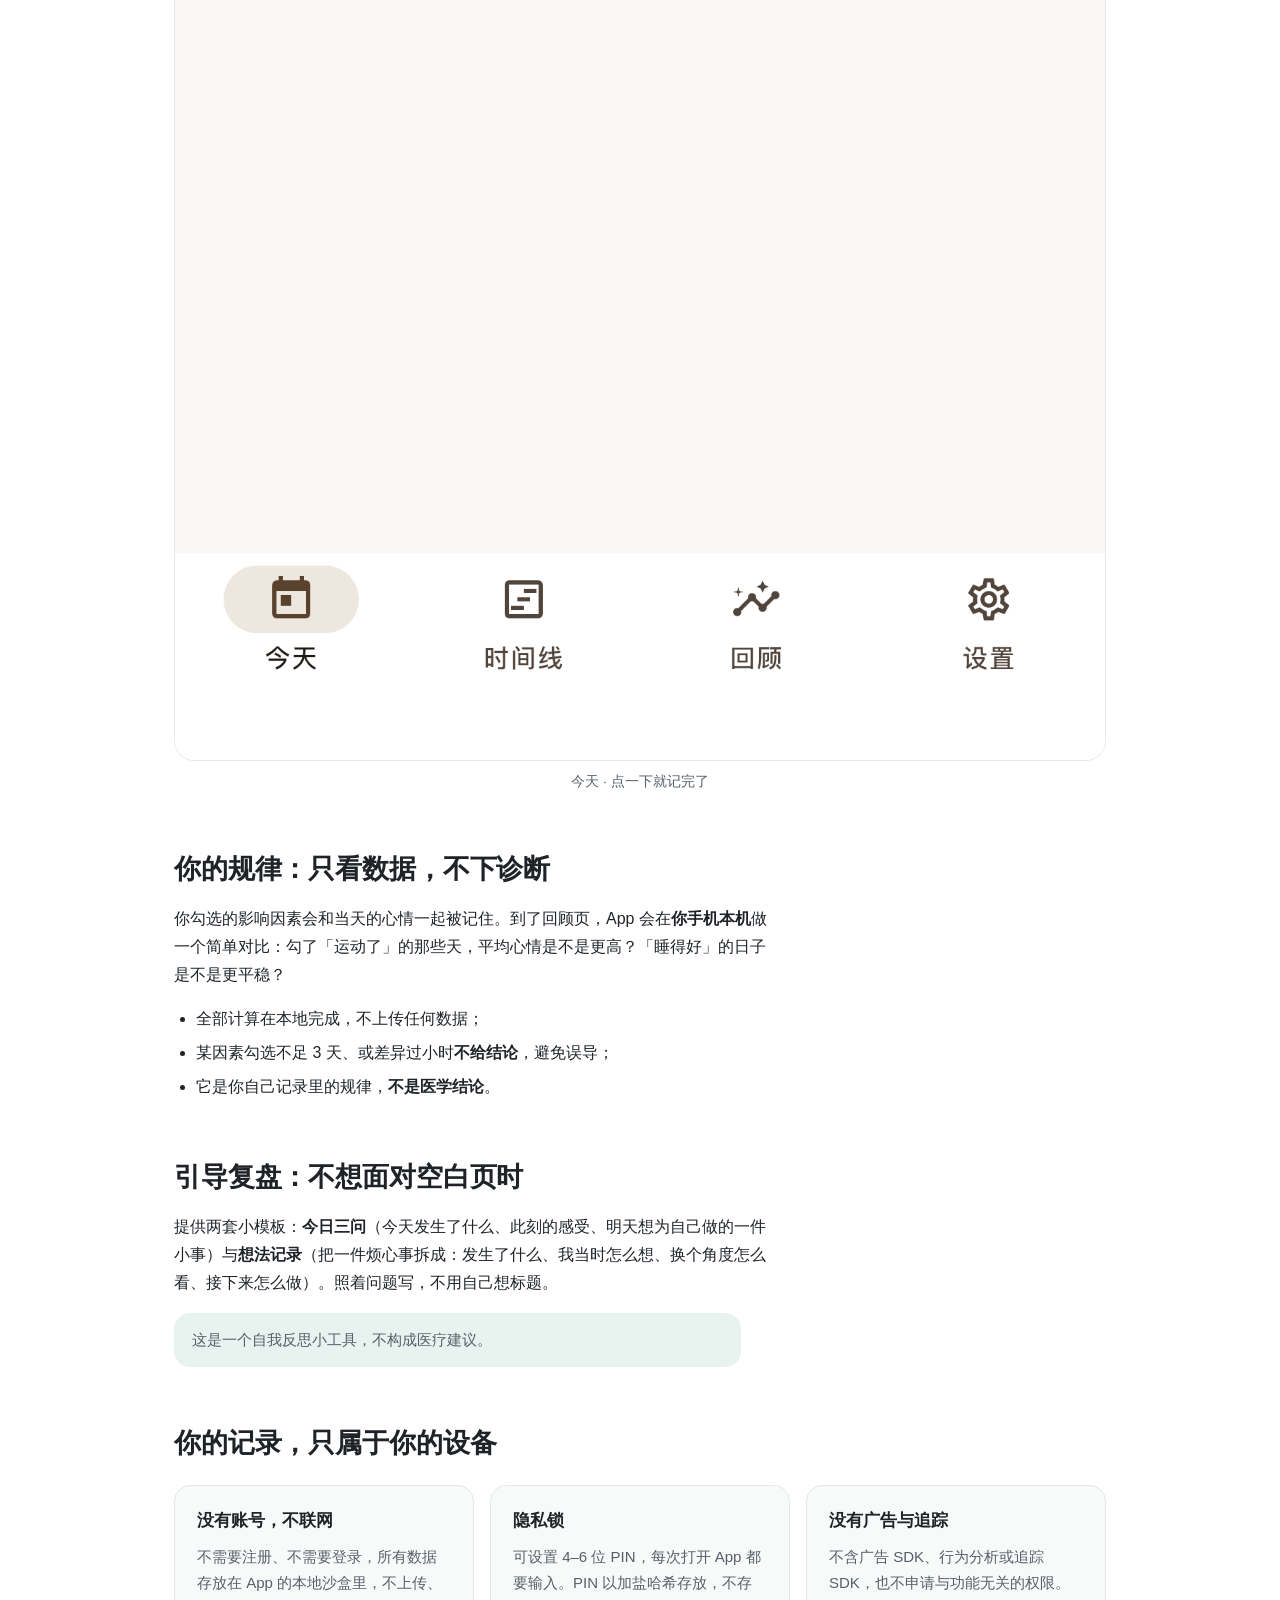
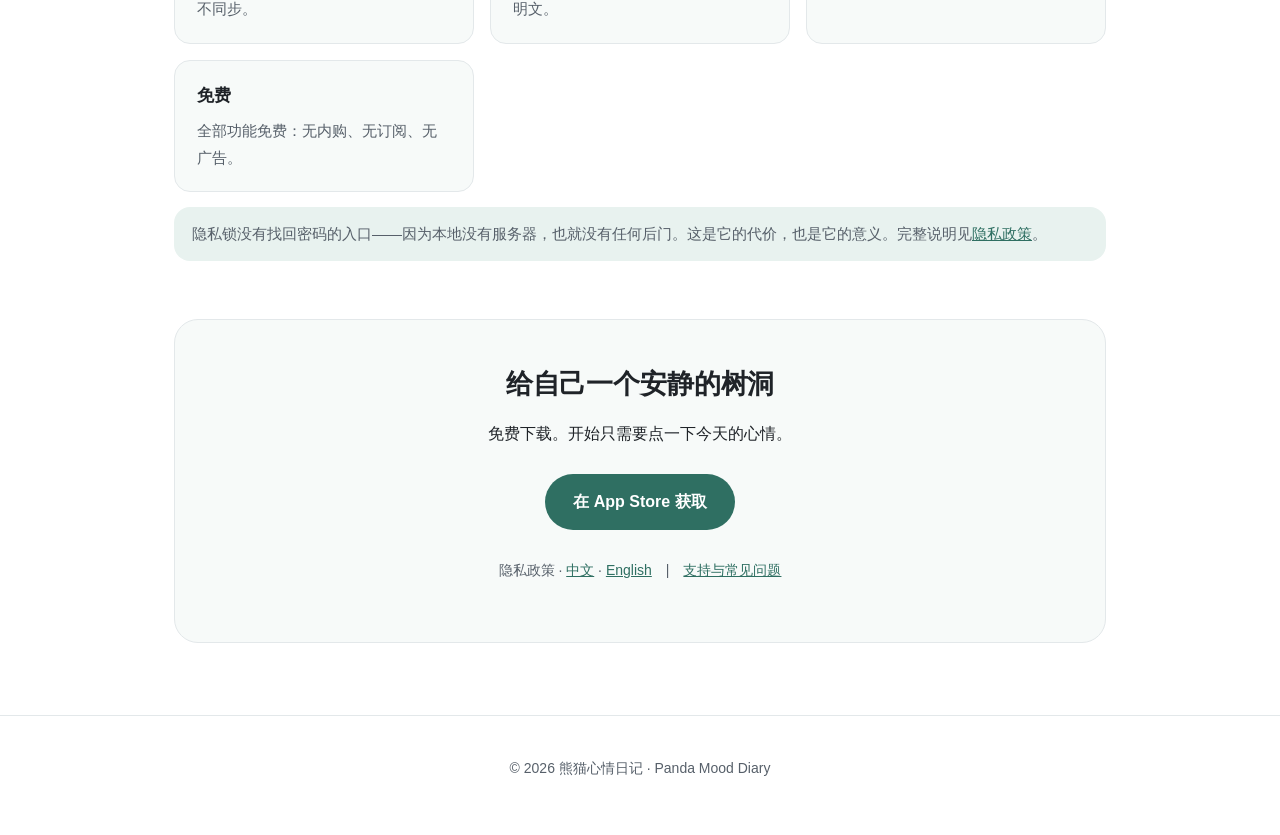
==== commit 0a0cac03: "feat(V2): AI 生成熊猫形象 + 7 个表情 + 动态 idle 循环 用 local-image-studio（ComfyUI @ 192.168.4.66，RTX 5070 Ti）生成，" ====
--- a/index.html
+++ b/index.html
@@ -46,6 +46,7 @@
     </a>
     <span class="nav-links">
       <a href="#moods">心情</a>
+      <a href="#expressions">熊猫</a>
       <a href="#features">功能</a>
       <a href="#privacy">隐私</a>
       <a href="#get">下载</a>
@@ -79,37 +80,12 @@
       <span class="panda-float a"><img src="./assets/icons/mood-happy.svg" alt="" width="34" height="34"></span>
       <span class="panda-float b"><img src="./assets/icons/mood-calm.svg" alt="" width="28" height="28"></span>
       <span class="panda-float c"><img src="./assets/icons/mood-fulfilled.svg" alt="" width="30" height="30"></span>
-        <svg class="panda-body" viewBox="0 0 200 200">
-          <!-- 耳朵 -->
-          <circle cx="58" cy="42" r="26" fill="var(--panda-ink, #2B2622)"/>
-          <circle cx="142" cy="42" r="26" fill="var(--panda-ink, #2B2622)"/>
-          <!-- 头 -->
-          <circle cx="100" cy="92" r="62" fill="var(--panda-white, #fff)" stroke="var(--panda-ink, #2B2622)" stroke-width="5"/>
-          <!-- 黑眼圈 -->
-          <ellipse cx="74" cy="84" rx="21" ry="24" fill="var(--panda-ink, #2B2622)" transform="rotate(-16 74 84)"/>
-          <ellipse cx="126" cy="84" rx="21" ry="24" fill="var(--panda-ink, #2B2622)" transform="rotate(16 126 84)"/>
-          <circle cx="75.5" cy="85" r="7.2" fill="var(--panda-white, #fff)"/>
-          <circle cx="126" cy="85" r="7.2" fill="var(--panda-white, #fff)"/>
-          <circle cx="77" cy="86.5" r="3.6" fill="var(--panda-ink, #2B2622)"/>
-          <circle cx="127.5" cy="86.5" r="3.6" fill="var(--panda-ink, #2B2622)"/>
-          <!-- 鼻子与嘴 -->
-          <path d="M89 112c0-4.6 4.6-8 10-8s10 3.4 10 8-4.6 7.4-10 7.4-10-2.8-10-7.4Z" fill="var(--panda-ink, #2B2622)"/>
-          <path d="M99 119.4v6M99 125.4c-4.2 0-7.6-2.6-9-6.2M99 125.4c4.2 0 7.6-2.6 9-6.2"
-                fill="none" stroke="var(--panda-ink, #2B2622)" stroke-width="4.6" stroke-linecap="round"/>
-          <!-- 腮红 -->
-          <ellipse cx="46" cy="112" rx="11" ry="7" fill="#F2B33D" opacity=".42"/>
-          <ellipse cx="154" cy="112" rx="11" ry="7" fill="#F2B33D" opacity=".42"/>
-          <!-- 抱着的日记本 -->
-          <rect x="52" y="142" width="96" height="66" rx="7" fill="var(--panda-paper, #FDFBF7)" stroke="var(--panda-ink, #2B2622)" stroke-width="4.5"/>
-          <line x1="100" y1="146" x2="100" y2="204" stroke="var(--panda-ink, #2B2622)" stroke-width="4"/>
-          <line x1="66" y1="160" x2="88" y2="160" stroke="#B9AE9C" stroke-width="4.5" stroke-linecap="round"/>
-          <line x1="66" y1="174" x2="88" y2="174" stroke="#B9AE9C" stroke-width="4.5" stroke-linecap="round"/>
-          <line x1="112" y1="160" x2="134" y2="160" stroke="#B9AE9C" stroke-width="4.5" stroke-linecap="round"/>
-          <line x1="112" y1="174" x2="128" y2="174" stroke="#B9AE9C" stroke-width="4.5" stroke-linecap="round"/>
-          <!-- 爪子 -->
-          <ellipse cx="49" cy="168" rx="13" ry="10" fill="var(--panda-ink, #2B2622)"/>
-          <ellipse cx="151" cy="168" rx="13" ry="10" fill="var(--panda-ink, #2B2622)"/>
-        </svg>
+        <!-- 熊猫插画：Qwen Image 2.1 生成 + rembg 抠成透明 PNG。
+             同一张图在浅色/暗色下都可用（无底色），所以不需要 <picture> 分版。
+             参数与 7 个表情的复现方式见 assets/panda/GENERATION.md。 -->
+        <img class="panda-body" src="./assets/panda/panda-hero-512.png"
+             width="512" height="512" loading="eager" decoding="async"
+             alt="一只抱着日记本的卡通熊猫坐在地上，对着你微笑">
       </div>
     </div>
   </section>
@@ -146,6 +122,20 @@
         <span class="face"><img src="./assets/icons/mood-irritated.svg" alt="" width="34" height="34"></span>
         <b>烦躁</b><i>一点就着</i>
       </li>
+    </ul>
+  </section>
+
+  <section id="expressions">
+    <h2>同一只熊猫，七种心情</h2>
+    <p class="section-lead">App 里选哪个，首页就露出哪一只。不需要你写任何字，点一下就算今天记完了。</p>
+    <ul class="pandas">
+      <li class="panda" style="--c:var(--mood-happy)"><img src="./assets/panda/panda-happy-512.png" alt="熊猫开心的表情" width="200" height="200" loading="lazy"><b>开心</b></li>
+      <li class="panda" style="--c:var(--mood-calm)"><img src="./assets/panda/panda-calm-512.png" alt="熊猫平静的表情" width="200" height="200" loading="lazy"><b>平静</b></li>
+      <li class="panda" style="--c:var(--mood-fulfilled)"><img src="./assets/panda/panda-fulfilled-512.png" alt="熊猫充实的表情" width="200" height="200" loading="lazy"><b>充实</b></li>
+      <li class="panda" style="--c:var(--mood-surprised)"><img src="./assets/panda/panda-surprised-512.png" alt="熊猫惊喜的表情" width="200" height="200" loading="lazy"><b>惊喜</b></li>
+      <li class="panda" style="--c:var(--mood-low)"><img src="./assets/panda/panda-low-512.png" alt="熊猫低落的表情" width="200" height="200" loading="lazy"><b>低落</b></li>
+      <li class="panda" style="--c:var(--mood-lonely)"><img src="./assets/panda/panda-lonely-512.png" alt="熊猫孤独的表情，头顶一朵小云" width="200" height="200" loading="lazy"><b>孤独</b></li>
+      <li class="panda" style="--c:var(--mood-irritated)"><img src="./assets/panda/panda-irritated-512.png" alt="熊猫烦躁的表情，旁边有几道闪电" width="200" height="200" loading="lazy"><b>烦躁</b></li>
     </ul>
   </section>
 
--- a/style.css
+++ b/style.css
@@ -261,7 +261,14 @@
   width: min(100%, 300px);
 }
 
-.panda-hero svg { width: min(100%, 330px); height: auto; display: block; }
+/* Hero 熊猫是一张抠成透明的 PNG（浅/暗共用，无底色）。
+   保持等比且不去掉圆角——透明底图上圆角只会切到熊猫本体。 */
+.panda-hero img {
+  width: min(100%, 330px);
+  height: auto;
+  display: block;
+  margin: 0 auto;
+}
 
 .panda-float {
   position: absolute;
@@ -291,6 +298,61 @@
     0%, 100% { transform: translateY(0); }
     50% { transform: translateY(-9px); }
   }
+}
+
+/* ---------- 7 只熊猫表情（Qwen Image 2.1 生成 + rembg 抠成透明 PNG） ---------- */
+
+/* 7 只熊猫要能排成整行：auto-fit 在 1080px 下会算出 6 列，
+   把第 7 只挤到第二行单独一行，非常难看。
+   改用固定 7 列，窄屏再按断点降列（7 → 4 → 2）。 */
+.pandas {
+  display: grid;
+  grid-template-columns: repeat(7, minmax(0, 1fr));
+  gap: 12px;
+  margin: 26px 0 8px;
+  padding: 0;
+  list-style: none;
+}
+
+@media (max-width: 900px) {
+  .pandas { grid-template-columns: repeat(4, minmax(0, 1fr)); }
+}
+
+@media (max-width: 520px) {
+  .pandas { grid-template-columns: repeat(2, minmax(0, 1fr)); }
+}
+
+.panda {
+  margin: 0;
+  text-align: center;
+  background: var(--bg-soft);
+  border: 1px solid var(--line);
+  border-radius: 18px;
+  padding: 10px 8px 12px;
+  transition: transform .18s ease, box-shadow .18s ease;
+}
+
+.panda:hover {
+  transform: translateY(-4px);
+  box-shadow: 0 12px 26px -16px rgba(0, 0, 0, .4);
+}
+
+.panda img {
+  width: 100%;
+  height: auto;
+  display: block;
+  /* 图本身已透明，这里只给个极淡的暖色晕，凸显轮廓 */
+  background: radial-gradient(circle at 50% 78%,
+    color-mix(in srgb, var(--c) 13%, transparent), transparent 68%);
+  border-radius: 14px;
+}
+
+.panda b {
+  display: block;
+  margin-top: 7px;
+  font-size: 13.5px;
+  font-weight: 600;
+  color: var(--c);
 }
 
 /* ---------- 卡片 ---------- */
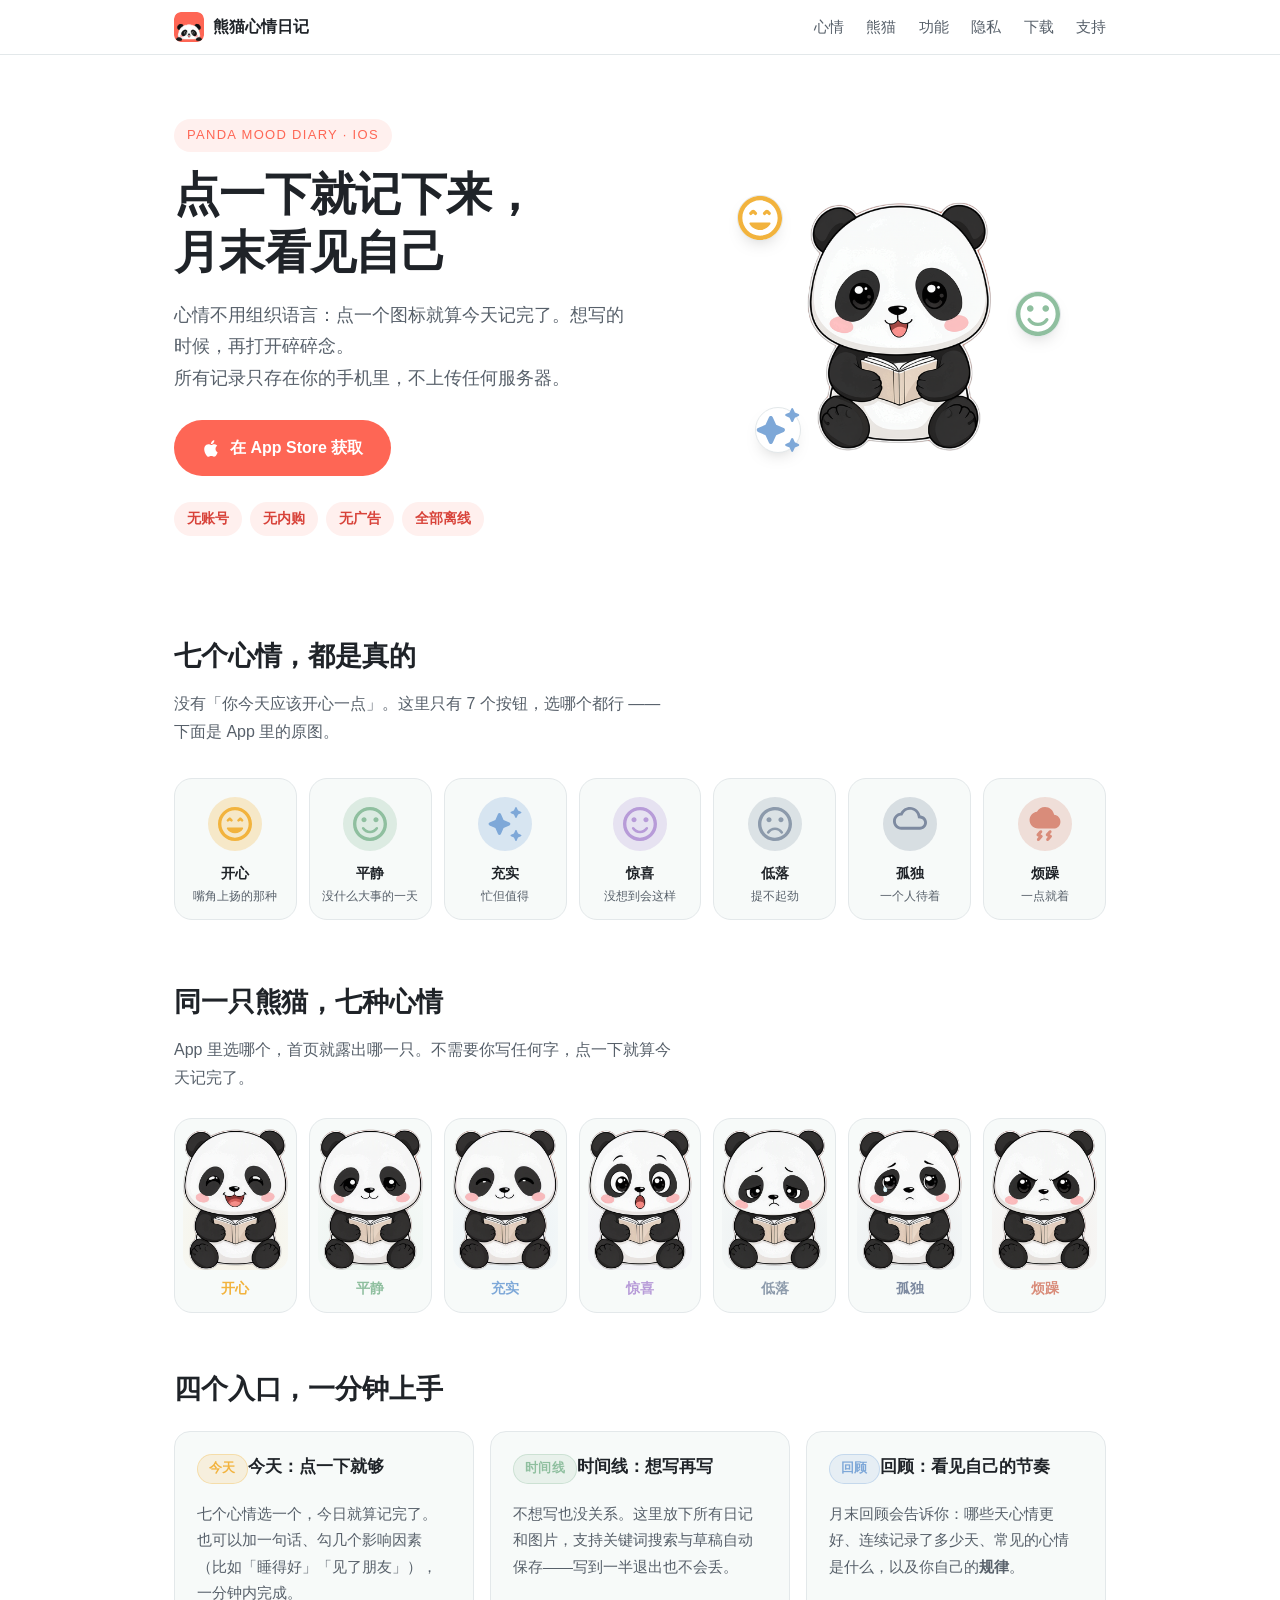
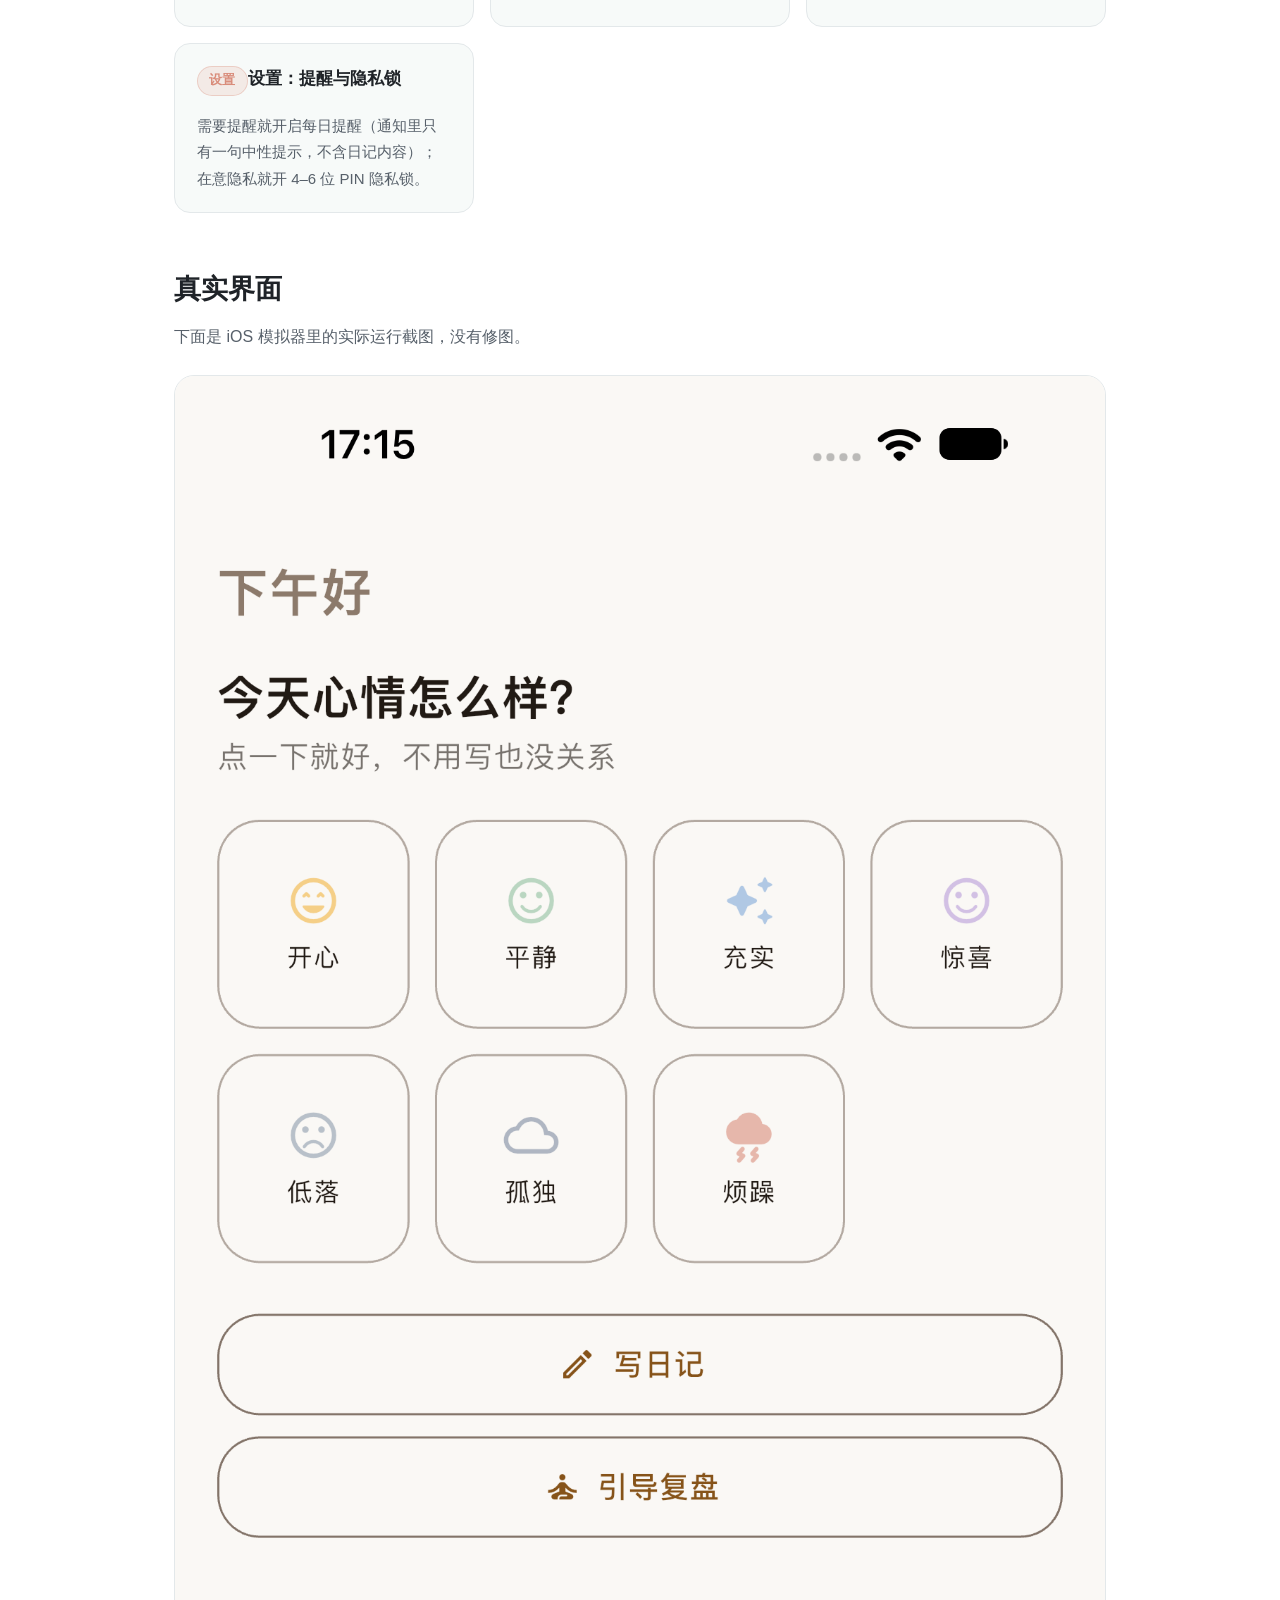
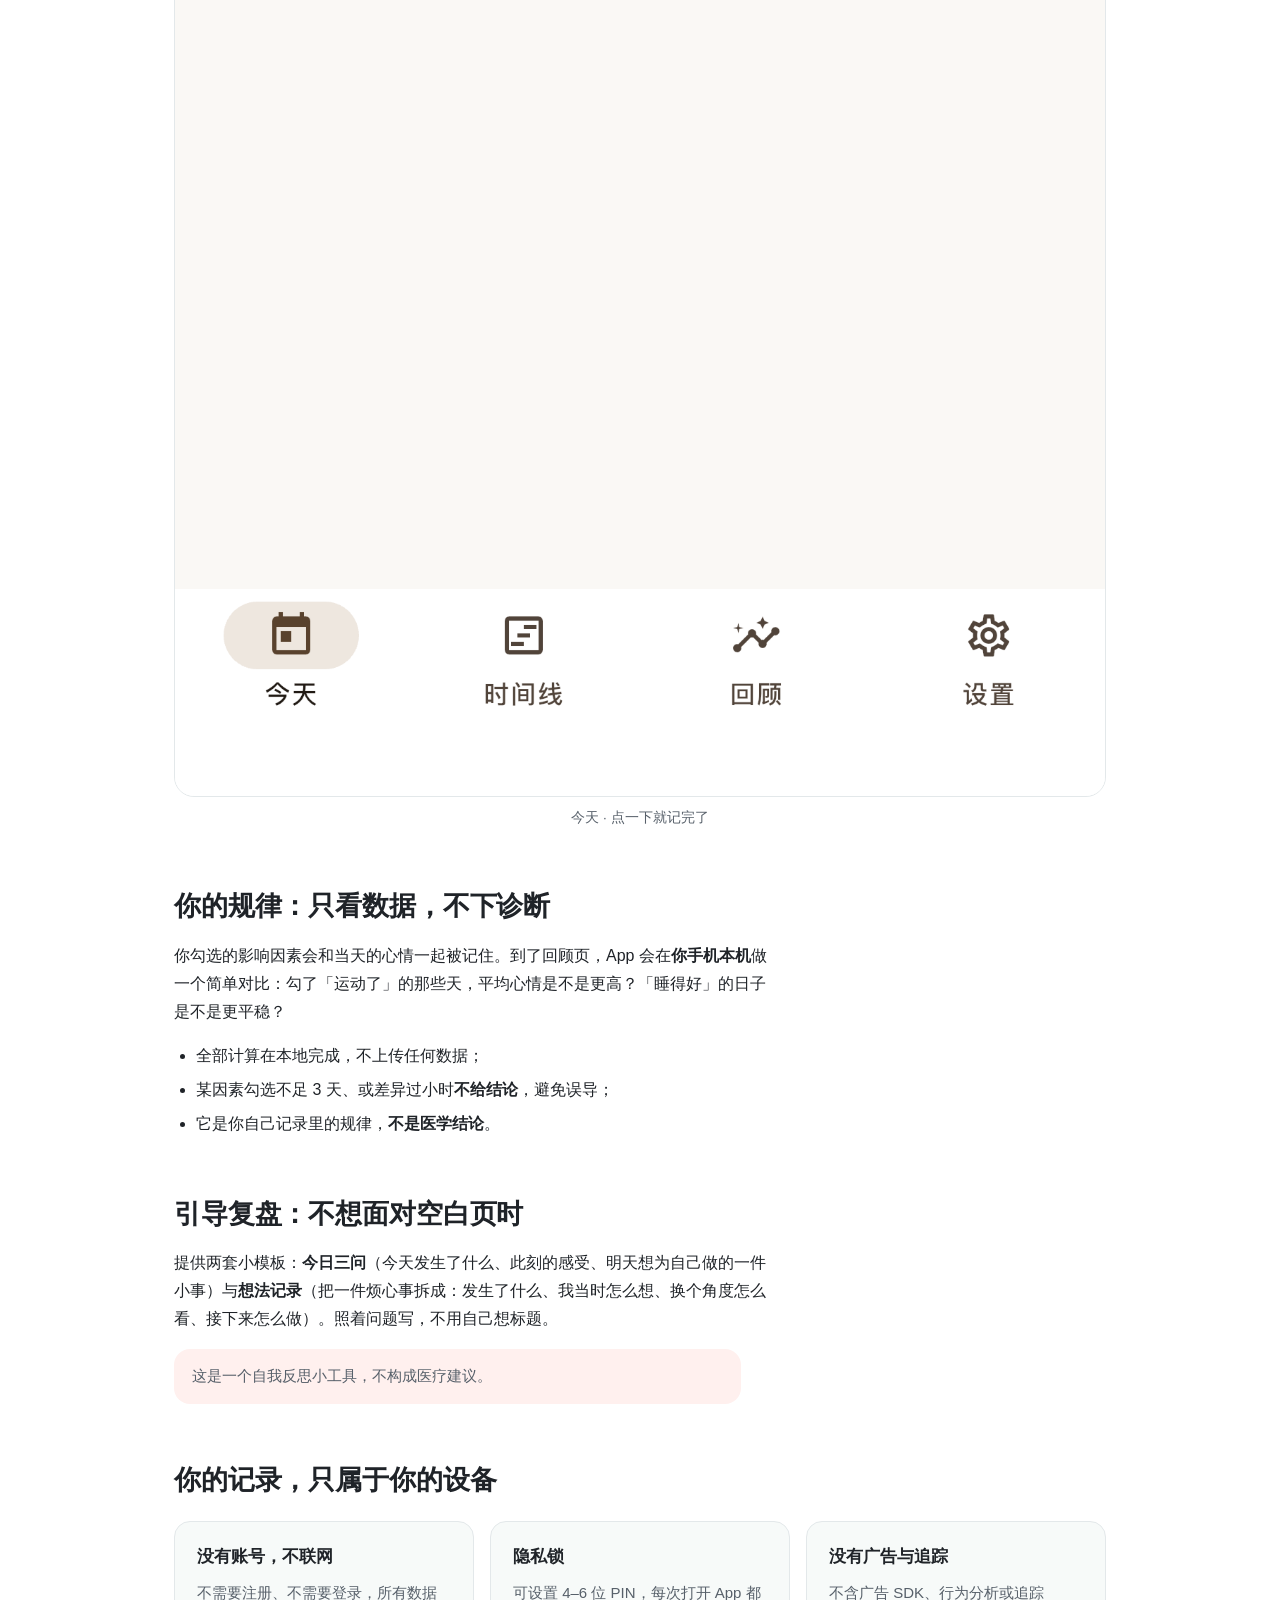
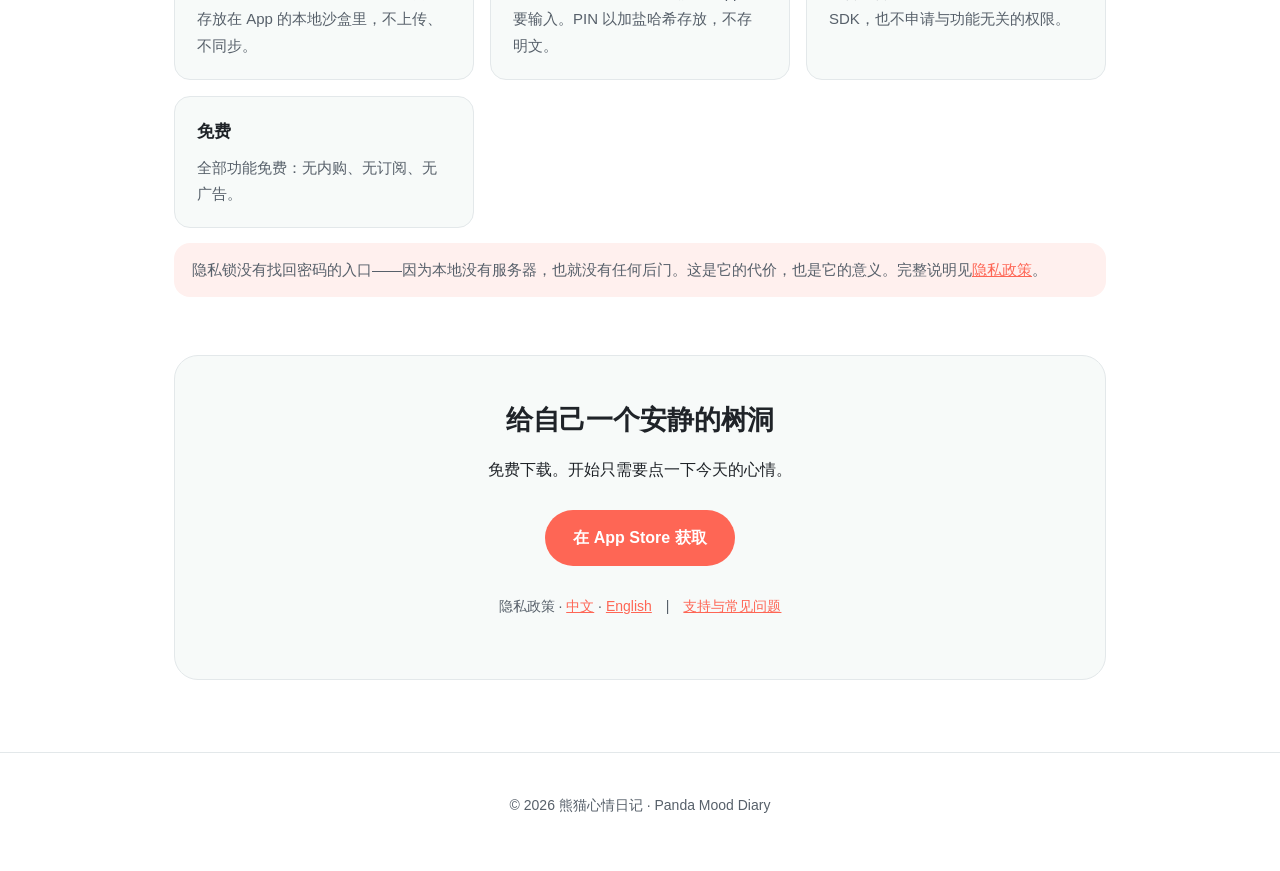
==== commit 97ee44e4: "品牌视觉对齐老版 logo：V3 coral-red 表情 + 主题色 + favicon 调性来源：主色 #FE6655 取自 2020 年老版 App Store 图标 （App ID 15061" ====
--- a/index.html
+++ b/index.html
@@ -10,38 +10,17 @@
 <meta property="og:description" content="点一下记录今天的心情，想写再写。全部只保存在你的设备上。">
 <meta property="og:url" content="https://panda-mood-diary-privacy.pages.dev/">
 <meta property="og:type" content="website">
-<link rel="icon" href="./assets/panda.svg" type="image/svg+xml">
-<link rel="apple-touch-icon" href="./assets/panda.svg">
+<link rel="icon" href="./assets/panda/favicon-180.png" type="image/png" sizes="180x180">
+<link rel="apple-touch-icon" href="./assets/panda/favicon-180.png">
 <link rel="stylesheet" href="./style.css">
 </head>
 <body>
 
-<!-- 心情图标：与 App 内 MaterialIcons 字形逐点一致，勿改成系统 Emoji -->
-<svg width="0" height="0" style="position:absolute" aria-hidden="true" focusable="false">
-  <defs>
-    <g id="panda-face">
-      <circle cx="16" cy="15" r="9" fill="var(--panda-ink, #2B2622)"/>
-      <circle cx="48" cy="15" r="9" fill="var(--panda-ink, #2B2622)"/>
-      <circle cx="32" cy="33" r="22" fill="var(--panda-white, #fff)" stroke="var(--panda-ink, #2B2622)" stroke-width="2.5"/>
-      <ellipse cx="23" cy="30" rx="7.5" ry="8.5" fill="var(--panda-ink, #2B2622)" transform="rotate(-16 23 30)"/>
-      <ellipse cx="41" cy="30" rx="7.5" ry="8.5" fill="var(--panda-ink, #2B2622)" transform="rotate(16 41 30)"/>
-      <circle cx="23.5" cy="30.5" r="2.6" fill="var(--panda-white, #fff)"/>
-      <circle cx="41" cy="30.5" r="2.6" fill="var(--panda-white, #fff)"/>
-      <circle cx="24.2" cy="31" r="1.3" fill="var(--panda-ink, #2B2622)"/>
-      <circle cx="41.7" cy="31" r="1.3" fill="var(--panda-ink, #2B2622)"/>
-      <path d="M28.4 40.2c0-1.6 1.6-2.8 3.6-2.8s3.6 1.2 3.6 2.8-1.6 2.6-3.6 2.6-3.6-1-3.6-2.6Z" fill="var(--panda-ink, #2B2622)"/>
-      <path d="M32 42.8v2.1M32 44.9c-1.5 0-2.7-.9-3.2-2.2M32 44.9c1.5 0 2.7-.9 3.2-2.2"
-            fill="none" stroke="var(--panda-ink, #2B2622)" stroke-width="1.7" stroke-linecap="round"/>
-      <ellipse cx="15.5" cy="40" rx="3.6" ry="2.4" fill="#F2B33D" opacity=".45"/>
-      <ellipse cx="48.5" cy="40" rx="3.6" ry="2.4" fill="#F2B33D" opacity=".45"/>
-    </g>
-  </defs>
-</svg>
 
 <header class="site-head">
   <nav>
     <a class="brand" href="./index.html">
-      <svg class="brand-mark" viewBox="0 0 64 64" width="30" height="30" aria-hidden="true"><use href="#panda-face"/></svg>
+      <img class="brand-mark" src="./assets/panda/favicon-180.png" alt="" width="30" height="30">
       <span>熊猫心情日记</span>
     </a>
     <span class="nav-links">
@@ -129,13 +108,13 @@
     <h2>同一只熊猫，七种心情</h2>
     <p class="section-lead">App 里选哪个，首页就露出哪一只。不需要你写任何字，点一下就算今天记完了。</p>
     <ul class="pandas">
-      <li class="panda" style="--c:var(--mood-happy)"><img src="./assets/panda/panda-happy-512.png" alt="熊猫开心的表情" width="200" height="200" loading="lazy"><b>开心</b></li>
-      <li class="panda" style="--c:var(--mood-calm)"><img src="./assets/panda/panda-calm-512.png" alt="熊猫平静的表情" width="200" height="200" loading="lazy"><b>平静</b></li>
-      <li class="panda" style="--c:var(--mood-fulfilled)"><img src="./assets/panda/panda-fulfilled-512.png" alt="熊猫充实的表情" width="200" height="200" loading="lazy"><b>充实</b></li>
-      <li class="panda" style="--c:var(--mood-surprised)"><img src="./assets/panda/panda-surprised-512.png" alt="熊猫惊喜的表情" width="200" height="200" loading="lazy"><b>惊喜</b></li>
-      <li class="panda" style="--c:var(--mood-low)"><img src="./assets/panda/panda-low-512.png" alt="熊猫低落的表情" width="200" height="200" loading="lazy"><b>低落</b></li>
-      <li class="panda" style="--c:var(--mood-lonely)"><img src="./assets/panda/panda-lonely-512.png" alt="熊猫孤独的表情，头顶一朵小云" width="200" height="200" loading="lazy"><b>孤独</b></li>
-      <li class="panda" style="--c:var(--mood-irritated)"><img src="./assets/panda/panda-irritated-512.png" alt="熊猫烦躁的表情，旁边有几道闪电" width="200" height="200" loading="lazy"><b>烦躁</b></li>
+      <li class="panda" style="--c:var(--mood-happy)"><img src="./assets/panda/panda-happy-512.png" alt="熊猫开心的表情，咧开嘴笑" width="150" height="202" loading="lazy"><b>开心</b></li>
+      <li class="panda" style="--c:var(--mood-calm)"><img src="./assets/panda/panda-calm-512.png" alt="熊猫平静的表情，眼睛弯弯地笑着" width="150" height="202" loading="lazy"><b>平静</b></li>
+      <li class="panda" style="--c:var(--mood-fulfilled)"><img src="./assets/panda/panda-fulfilled-512.png" alt="熊猫充实的表情，满足地眯起眼睛" width="150" height="202" loading="lazy"><b>充实</b></li>
+      <li class="panda" style="--c:var(--mood-surprised)"><img src="./assets/panda/panda-surprised-512.png" alt="熊猫惊喜的表情，睁大眼睛张着嘴" width="150" height="202" loading="lazy"><b>惊喜</b></li>
+      <li class="panda" style="--c:var(--mood-low)"><img src="./assets/panda/panda-low-512.png" alt="熊猫低落的表情，眉毛耷拉着" width="150" height="202" loading="lazy"><b>低落</b></li>
+      <li class="panda" style="--c:var(--mood-lonely)"><img src="./assets/panda/panda-lonely-512.png" alt="熊猫孤独的表情，眼角挂着眼泪" width="150" height="202" loading="lazy"><b>孤独</b></li>
+      <li class="panda" style="--c:var(--mood-irritated)"><img src="./assets/panda/panda-irritated-512.png" alt="熊猫烦躁的表情，皱着眉头" width="150" height="202" loading="lazy"><b>烦躁</b></li>
     </ul>
   </section>
 
--- a/style.css
+++ b/style.css
@@ -1,16 +1,24 @@
 /* 熊猫心情日记官网 / 法务站样式
    设计基调：安静、克制、不打扰 —— 与 App「树洞」气质一致。
    零外部资源（无字体 CDN、无 JS），CSP script-src 'none' 下也能完整渲染。
-   颜色与心情数值取自 App 源码 lib/data/models/mood.dart 与 lib/theme/app_theme.dart，
-   保证站点与 App 视觉同一套语言。 */
+
+   🔴 主色 #FE6655 取自**2020 年上架的老版 App 图标**，不是自拟色。
+   老版已积累 4.61 分 / 18 条评价，这套配色经过 6 年市场验证，
+   改品牌色属于要向市场解释的动作 —— 没有强理由不要动。
+   浅色档 #FE6655 / 深档 #D8433A / 底 #FFF0EE 由此推导。
+   心情色仍与 lib/data/models/mood.dart 的 Mood.color 逐一对齐。 */
 
 :root {
-  --brand: #2f6f62;          /* 熊猫竹青（App 主色） */
-  --brand-deep: #245449;
-  --brand-soft: #e8f2ef;
-  --panda-ink: #2b2b33;
-  --panda-white: #fdfdfd;
-  --panda-paper: #fdfbf7;   /* 熊猫抱的日记本 */
+  /* 主色取自 2020 上架的老版 App 图标（#FE6655，评分 4.61）——
+     已过 6 年市场验证的品牌资产，比自拟色更有依据。
+     深色/浅色档由此推导，保证按钮、链接、徽章同一色相。 */
+  --brand: #FE6655;          /* 老版 logo 主背景 */
+  --brand-deep: #D8433A;    /* hover / 强调 */
+  --brand-soft: #FFF0EE;    /* 浅色底 */
+  --panda-ink: #3E3E3E;     /* 老版 logo 的黑眼圈色 */
+  --panda-white: #FFFFFF;
+  --panda-paper: #FFFFFF;
+  --logo-accent: #FFDEB2;   /* 老版书签的奶油黄 */
   --ink: #1f2328;
   --ink-soft: #57606a;
   --line: #e3e8ea;
@@ -31,17 +39,17 @@
 
 @media (prefers-color-scheme: dark) {
   :root {
-    --brand: #7fc8b6;
-    --brand-deep: #9ad8c8;
-    --brand-soft: #1c2a27;
+    --brand: #FF8878;          /* logo 色在暗底上的提亮档 */
+    --brand-deep: #FFA79A;
+    --brand-soft: #3A1F1D;
     --panda-ink: #3a3f46;   /* 暗色下纯黑会和背景糊在一起，抬到 #3a3f46 */
     --panda-white: #e9eceb;
     --panda-paper: #22292c;
     --ink: #e8eceb;
     --ink-soft: #a8b2ae;
-    --line: #2a3230;
-    --bg: #101514;
-    --bg-soft: #161d1b;
+    --line: #33272A;
+    --bg: #171110;
+    --bg-soft: #1E1618;
   }
 }
 
@@ -90,7 +98,15 @@
 
 .brand svg { width: 30px; height: 30px; display: block; }
 
-.brand-mark { flex: none; }
+/* brand mark 现在是新 logo 的 PNG（不再是内嵌 SVG），
+   必须给 border-radius 让它在导航栏里也有圆角，否则是个方块。 */
+.brand-mark {
+  flex: none;
+  width: 30px;
+  height: 30px;
+  border-radius: 7px;
+  display: block;
+}
 
 .nav-links a {
   color: var(--ink-soft);
@@ -341,6 +357,13 @@
   width: 100%;
   height: auto;
   display: block;
+  /* V3 表情是竖版（380x512，比例 0.742）。
+     `width:100% + height:auto` 会等比缩放，比例是对的；
+     但 7 列布局下单卡净宽只有约 100px，缩到 74px 高的熊猫
+     在移动端几乎看不清表情。给一个最小高度兜底，
+     让窄屏下 panda 主体不至于缩成一个小点。 */
+  min-height: 92px;
+  object-fit: contain;
   /* 图本身已透明，这里只给个极淡的暖色晕，凸显轮廓 */
   background: radial-gradient(circle at 50% 78%,
     color-mix(in srgb, var(--c) 13%, transparent), transparent 68%);
